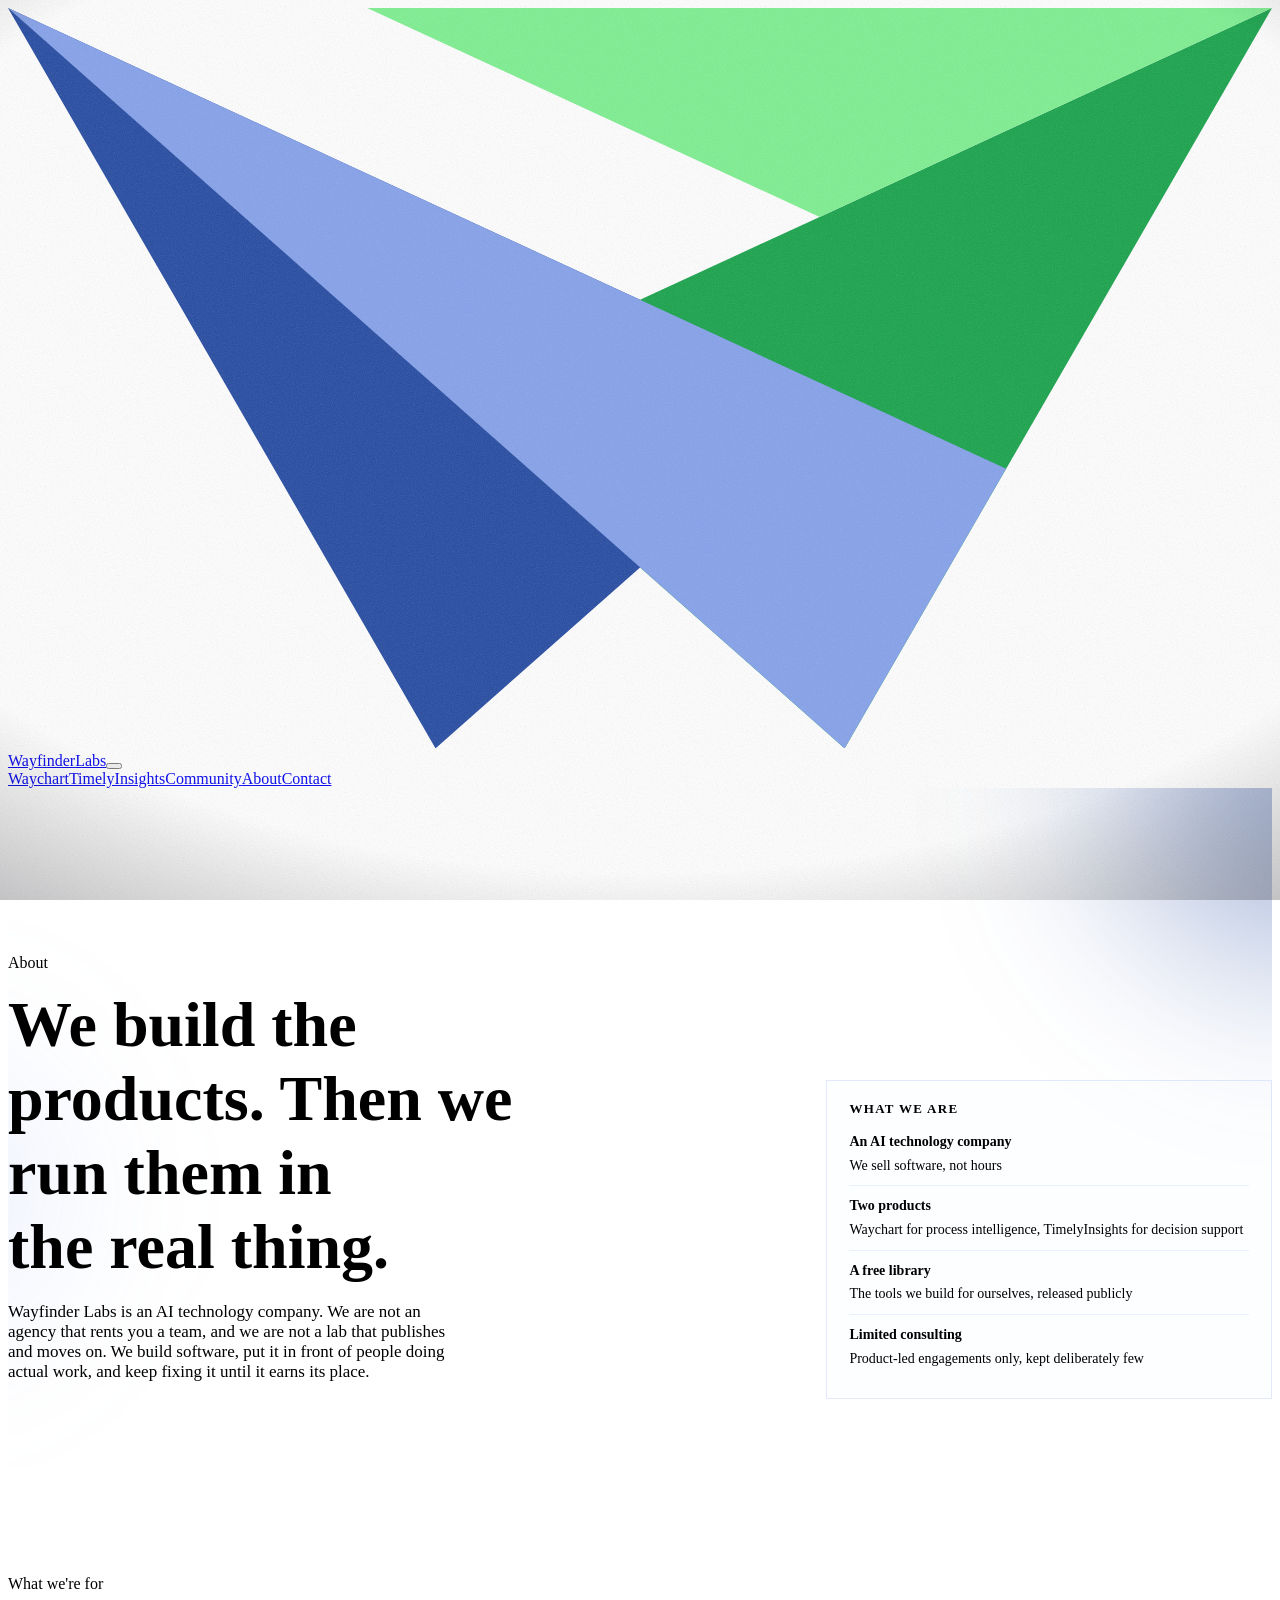
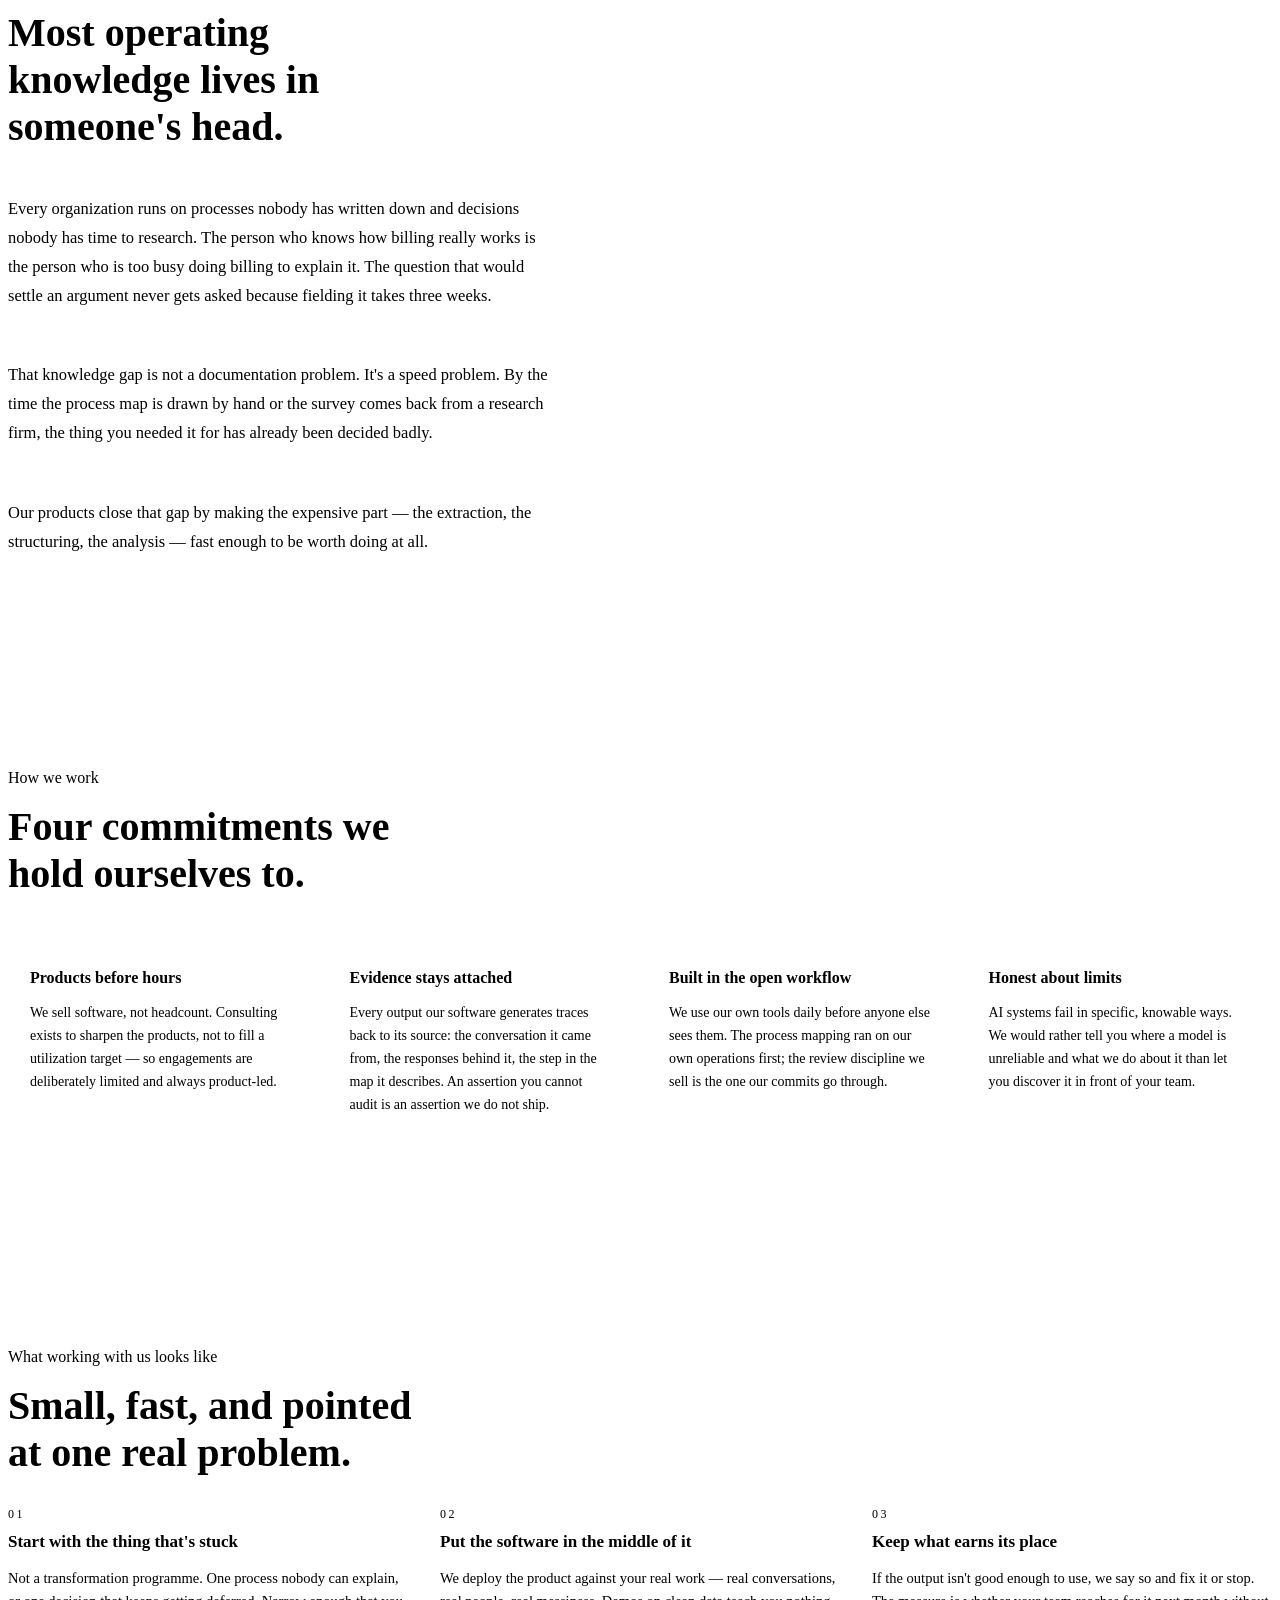
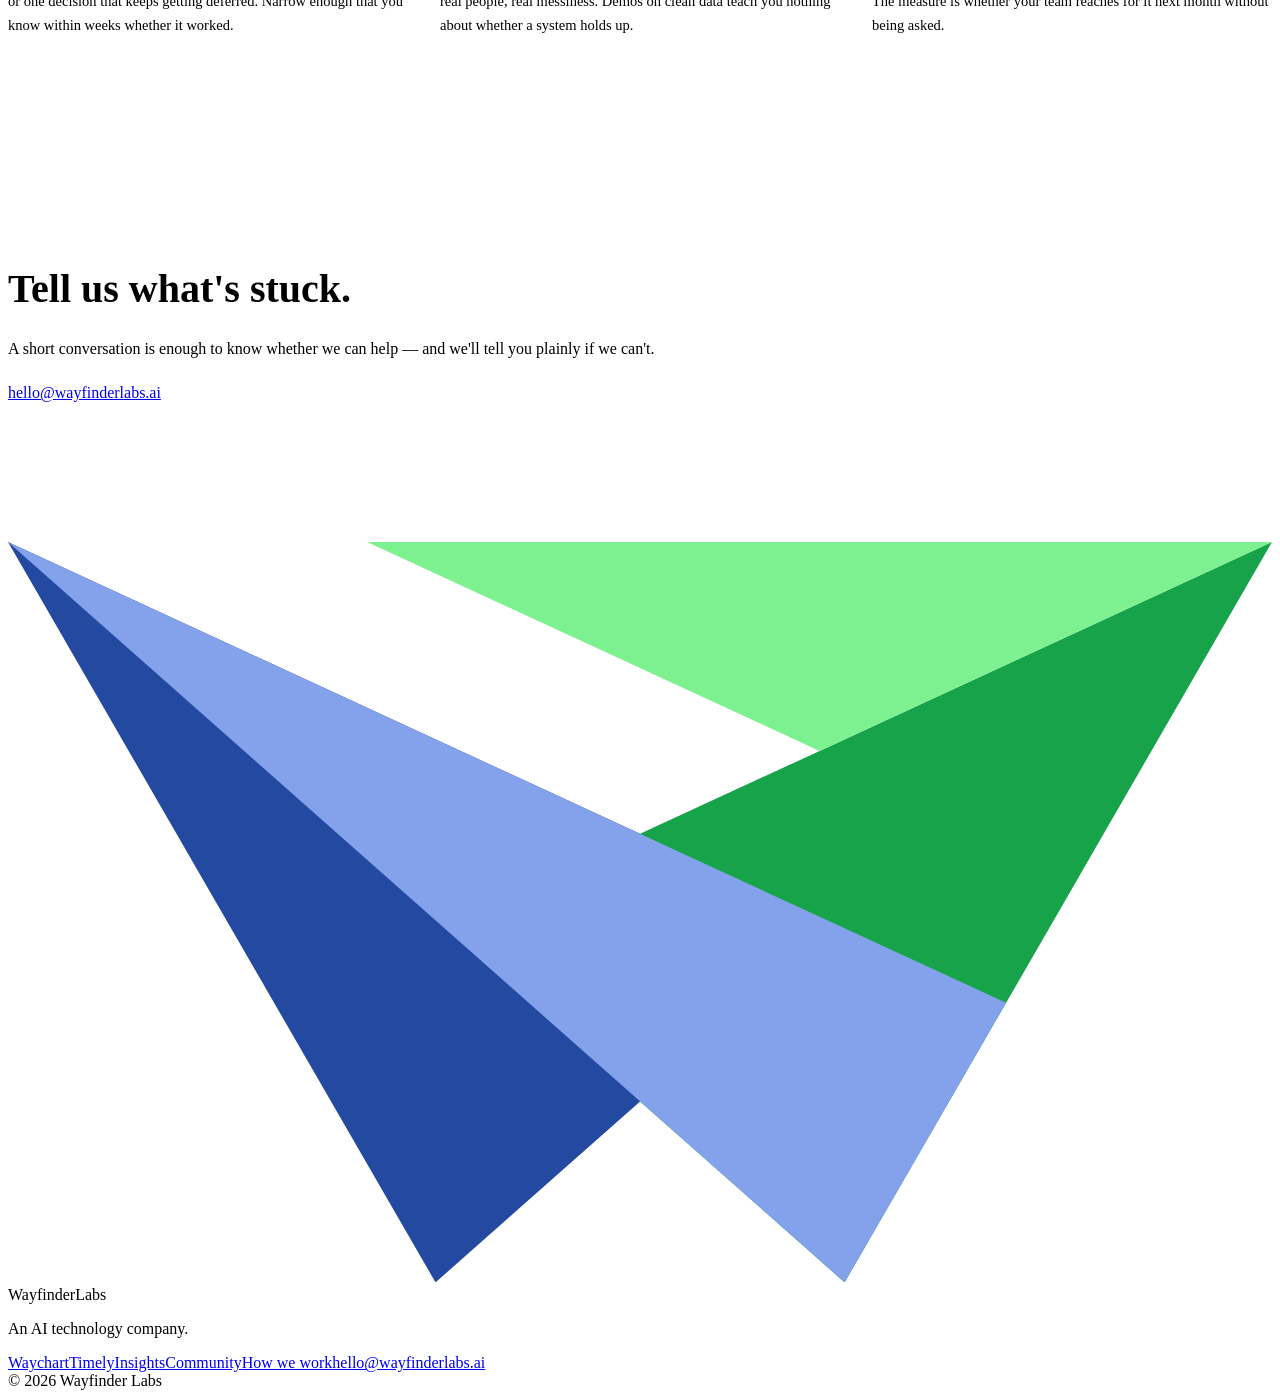
==== site/about/index.html @ 17c27b77 "Publish wayfinder-site preview: site" ====
<!DOCTYPE html><html lang="en" data-astro-cid-hkbrpulz><head><meta charset="utf-8"><meta name="viewport" content="width=device-width, initial-scale=1"><title>How we work | Wayfinder Labs</title><meta name="description" content="Wayfinder Labs is an AI technology company. We build our own products, ship them into real operations, and keep the evidence attached to every claim."><link rel="canonical" href="https://jbruner23-spec.github.io/about/"><link rel="icon" href="/wayfinderlabs-docs/site/favicon.svg" type="image/svg+xml"><meta property="og:title" content="How we work | Wayfinder Labs"><meta property="og:description" content="Wayfinder Labs is an AI technology company. We build our own products, ship them into real operations, and keep the evidence attached to every claim."><meta property="og:type" content="website"><meta property="og:url" content="https://jbruner23-spec.github.io/about/"><meta property="og:image" content="https://jbruner23-spec.github.io/media/hero-loop-poster.jpg"><meta property="og:image:width" content="1920"><meta property="og:image:height" content="1080"><meta property="og:site_name" content="Wayfinder Labs"><meta name="twitter:card" content="summary_large_image"><meta name="twitter:title" content="How we work | Wayfinder Labs"><meta name="twitter:description" content="Wayfinder Labs is an AI technology company. We build our own products, ship them into real operations, and keep the evidence attached to every claim."><meta name="twitter:image" content="https://jbruner23-spec.github.io/media/hero-loop-poster.jpg"><style>.reveal-section[data-astro-cid-ta2fbyqs]{padding:90px 0}h2[data-astro-cid-ta2fbyqs]{max-width:22ch;margin:12px 0 28px;font-size:clamp(26px,3.6vw,40px)}.prose[data-astro-cid-ta2fbyqs]{flex-direction:column;gap:18px;max-width:68ch;display:flex}.prose[data-astro-cid-ta2fbyqs] p[data-astro-cid-ta2fbyqs]{color:var(--site-text-soft);font-size:16.5px;line-height:1.75}.feature-grid[data-astro-cid-ta2fbyqs]{grid-template-columns:repeat(auto-fit,minmax(260px,1fr));gap:14px;display:grid}.feature-grid[data-astro-cid-ta2fbyqs] .glass[data-astro-cid-ta2fbyqs]{padding:22px}.feature-grid[data-astro-cid-ta2fbyqs] .glass[data-astro-cid-ta2fbyqs] h4[data-astro-cid-ta2fbyqs]{margin-bottom:8px;font-size:16px}.feature-grid[data-astro-cid-ta2fbyqs] .glass[data-astro-cid-ta2fbyqs] p[data-astro-cid-ta2fbyqs]{font-size:14px;line-height:1.65}.steps[data-astro-cid-ta2fbyqs]{grid-template-columns:repeat(auto-fit,minmax(240px,1fr));gap:32px;display:grid}.step-n[data-astro-cid-ta2fbyqs]{font-family:var(--font-mono);letter-spacing:.2em;color:var(--periwinkle);font-size:12px}.step[data-astro-cid-ta2fbyqs] h4[data-astro-cid-ta2fbyqs]{font-family:var(--font-head);color:var(--white);margin:10px 0 8px;font-size:17px}.step[data-astro-cid-ta2fbyqs] p[data-astro-cid-ta2fbyqs]{color:var(--site-text-soft);font-size:14.5px;line-height:1.65}.coda-strip[data-astro-cid-ta2fbyqs]{padding:110px 0 140px}.coda-strip[data-astro-cid-ta2fbyqs] .sub[data-astro-cid-ta2fbyqs]{margin-bottom:26px}
.film-lite[data-astro-cid-uty5mydr],.film-lite[data-astro-cid-uty5mydr]>[data-astro-cid-uty5mydr]{pointer-events:none;position:fixed;inset:0}.film-lite[data-astro-cid-uty5mydr]{z-index:30}.film-grain[data-astro-cid-uty5mydr]{opacity:.35;mix-blend-mode:overlay;background-image:url("data:image/svg+xml,%3Csvg xmlns='http://www.w3.org/2000/svg' width='240' height='240'%3E%3Cfilter id='n'%3E%3CfeTurbulence type='fractalNoise' baseFrequency='0.9' numOctaves='2'/%3E%3CfeColorMatrix type='saturate' values='0'/%3E%3C/filter%3E%3Crect width='240' height='240' filter='url(%23n)' opacity='0.55'/%3E%3C/svg%3E");animation:.8s steps(8,end) infinite grain-jitter}@keyframes grain-jitter{0%{background-position:0 0}50%{background-position:40px -70px}to{background-position:70px 30px}}@media (prefers-reduced-motion:reduce){.film-grain[data-astro-cid-uty5mydr]{animation:none}}.film-vignette[data-astro-cid-uty5mydr]{background:radial-gradient(120% 100% at 50% 42%,#0000 55%,#02040a99 100%)}.page-hero[data-astro-cid-uty5mydr]{padding:150px 0 70px;position:relative;overflow:hidden}.hero-grid[data-astro-cid-uty5mydr]{grid-template-columns:1.25fr .75fr;align-items:end;gap:6%;display:grid}.hero-aside[data-astro-cid-uty5mydr] .at-a-glance{border-radius:var(--radius);-webkit-backdrop-filter:blur(10px);background:#d9e4ff0d;border:1px solid #84a1eb38;padding:20px 22px}.hero-aside[data-astro-cid-uty5mydr] .at-a-glance h4{font-family:var(--font-head);color:var(--white);letter-spacing:.1em;text-transform:uppercase;margin:0 0 14px;font-size:13px}.hero-aside[data-astro-cid-uty5mydr] .at-a-glance ul{margin:0;padding:0;list-style:none}.hero-aside[data-astro-cid-uty5mydr] .at-a-glance li{color:var(--site-text-soft);border-top:1px solid #84a1eb29;padding:9px 0;font-size:14px;line-height:1.55}.hero-aside[data-astro-cid-uty5mydr] .at-a-glance li:first-child{border-top:none;padding-top:0}.hero-aside[data-astro-cid-uty5mydr] .at-a-glance strong{color:var(--ice);font-family:var(--font-head);margin-bottom:2px;font-size:14px;display:block}@media (width<=860px){.hero-grid[data-astro-cid-uty5mydr]{grid-template-columns:1fr;gap:34px}}.aurora[data-astro-cid-uty5mydr]{z-index:0;position:absolute;inset:-10%}.blob[data-astro-cid-uty5mydr]{filter:blur(70px);border-radius:999px;position:absolute}.pb1[data-astro-cid-uty5mydr]{background:radial-gradient(circle,#2349a180,#0000 65%);width:48vw;height:48vw;top:-30%;right:-14%}.pb2[data-astro-cid-uty5mydr]{background:radial-gradient(circle,#84a1eb33,#0000 62%);width:36vw;height:36vw;top:30%;left:-12%}.container[data-astro-cid-uty5mydr]{z-index:2;position:relative}h1[data-astro-cid-uty5mydr]{max-width:17ch;margin:14px 0 18px;font-size:clamp(38px,5.5vw,64px)}.sub[data-astro-cid-uty5mydr]{color:var(--site-text-soft);max-width:54ch;font-size:17px}
</style><link rel="stylesheet" href="/wayfinderlabs-docs/site/_astro/Base.DHhRwlNW.css"></head><body data-astro-cid-hkbrpulz><header class="site-nav" data-nav data-astro-cid-hkbrpulz><div class="container nav-inner" data-astro-cid-hkbrpulz><a href="/wayfinderlabs-docs/site/" class="wordmark" data-astro-cid-hkbrpulz><svg class="nav-mark" viewBox="0 0 84.47 49.48" fill="none" xmlns="http://www.w3.org/2000/svg" aria-hidden="true"><polygon class="facet f-green" fill="#16A34A" points="71.75,22.05 84.47,0 54.24,13.96 42.24,19.5 42.24,37.39 55.91,49.48"></polygon><polygon class="facet f-blue" fill="#2349A1" points="28.57,49.48 42.24,37.39 42.24,27.8 42.24,19.5 0,0 11.26,19.5 26.75,46.33"></polygon><polygon class="facet f-peri" fill="#84A1EB" points="66.7,30.79 54.86,25.33 0,0 55.91,49.48"></polygon><polygon class="facet f-mint" fill="#7DF090" points="54.24,13.96 84.47,0 24,0"></polygon></svg>Wayfinder<span data-astro-cid-hkbrpulz>Labs</span></a><button class="nav-toggle" aria-expanded="false" aria-controls="nav-menu" aria-label="Open menu" data-astro-cid-hkbrpulz><span data-astro-cid-hkbrpulz></span><span data-astro-cid-hkbrpulz></span><span data-astro-cid-hkbrpulz></span></button><nav id="nav-menu" aria-label="Main" data-astro-cid-hkbrpulz><a href="/wayfinderlabs-docs/site/waychart" data-astro-cid-hkbrpulz>Waychart</a><a href="/wayfinderlabs-docs/site/timely-insights" data-astro-cid-hkbrpulz>TimelyInsights</a><a href="/wayfinderlabs-docs/site/community" data-astro-cid-hkbrpulz>Community</a><a href="/wayfinderlabs-docs/site/about" data-astro-cid-hkbrpulz>About</a><a href="/wayfinderlabs-docs/site/#contact" class="btn btn-ghost nav-cta" data-astro-cid-hkbrpulz>Contact</a></nav></div></header><main data-astro-cid-hkbrpulz><div class="film-lite" aria-hidden="true" data-astro-cid-uty5mydr><div class="film-grain" data-astro-cid-uty5mydr></div><div class="film-vignette" data-astro-cid-uty5mydr></div></div><section class="page-hero" data-astro-cid-uty5mydr><div class="aurora" aria-hidden="true" data-astro-cid-uty5mydr><div class="blob pb1" data-astro-cid-uty5mydr></div><div class="blob pb2" data-astro-cid-uty5mydr></div></div><div class="container hero-grid" data-astro-cid-uty5mydr><div class="hero-copy" data-astro-cid-uty5mydr><p class="eyebrow reveal" data-astro-cid-uty5mydr>About</p><h1 class="reveal" data-astro-cid-uty5mydr>We build the products. Then we run them in the&nbsp;real thing.</h1><p class="sub reveal" data-astro-cid-uty5mydr>Wayfinder Labs is an AI technology company. We are not an agency that rents you a team, and we are not a lab that publishes and moves on. We build software, put it in front of people doing actual work, and keep fixing it until it earns its place.</p></div><aside class="hero-aside reveal" data-astro-cid-uty5mydr><div class="at-a-glance" data-astro-cid-ta2fbyqs><h4 data-astro-cid-ta2fbyqs>What we are</h4><ul data-astro-cid-ta2fbyqs><li data-astro-cid-ta2fbyqs><strong data-astro-cid-ta2fbyqs>An AI technology company</strong>We sell software, not hours</li><li data-astro-cid-ta2fbyqs><strong data-astro-cid-ta2fbyqs>Two products</strong>Waychart for process intelligence, TimelyInsights for decision support</li><li data-astro-cid-ta2fbyqs><strong data-astro-cid-ta2fbyqs>A free library</strong>The tools we build for ourselves, released publicly</li><li data-astro-cid-ta2fbyqs><strong data-astro-cid-ta2fbyqs>Limited consulting</strong>Product-led engagements only, kept deliberately few</li></ul></div></aside></div></section><section class="reveal-section" data-astro-cid-ta2fbyqs><div class="container" data-astro-cid-ta2fbyqs><p class="eyebrow reveal" data-astro-cid-ta2fbyqs>What we're for</p><h2 class="reveal" data-astro-cid-ta2fbyqs>Most operating knowledge lives in someone's head.</h2><div class="prose" data-astro-cid-ta2fbyqs><p class="reveal" data-astro-cid-ta2fbyqs>Every organization runs on processes nobody has written down and decisions nobody has time to research. The person who knows how billing really works is the person who is too busy doing billing to explain it. The question that would settle an argument never gets asked because fielding it takes three weeks.</p><p class="reveal" data-astro-cid-ta2fbyqs>That knowledge gap is not a documentation problem. It's a speed problem. By the time the process map is drawn by hand or the survey comes back from a research firm, the thing you needed it for has already been decided badly.</p><p class="reveal" data-astro-cid-ta2fbyqs>Our products close that gap by making the expensive part — the extraction, the structuring, the analysis — fast enough to be worth doing at all.</p></div></div></section><section class="reveal-section" data-astro-cid-ta2fbyqs><div class="container" data-astro-cid-ta2fbyqs><p class="eyebrow reveal" data-astro-cid-ta2fbyqs>How we work</p><h2 class="reveal" data-astro-cid-ta2fbyqs>Four commitments we hold ourselves to.</h2><div class="feature-grid" data-astro-cid-ta2fbyqs><div class="glass" data-astro-cid-ta2fbyqs><h4 data-astro-cid-ta2fbyqs>Products before hours</h4><p data-astro-cid-ta2fbyqs>We sell software, not headcount. Consulting exists to sharpen the products, not to fill a utilization target — so engagements are deliberately limited and always product-led.</p></div><div class="glass" data-astro-cid-ta2fbyqs><h4 data-astro-cid-ta2fbyqs>Evidence stays attached</h4><p data-astro-cid-ta2fbyqs>Every output our software generates traces back to its source: the conversation it came from, the responses behind it, the step in the map it describes. An assertion you cannot audit is an assertion we do not ship.</p></div><div class="glass" data-astro-cid-ta2fbyqs><h4 data-astro-cid-ta2fbyqs>Built in the open workflow</h4><p data-astro-cid-ta2fbyqs>We use our own tools daily before anyone else sees them. The process mapping ran on our own operations first; the review discipline we sell is the one our commits go through.</p></div><div class="glass" data-astro-cid-ta2fbyqs><h4 data-astro-cid-ta2fbyqs>Honest about limits</h4><p data-astro-cid-ta2fbyqs>AI systems fail in specific, knowable ways. We would rather tell you where a model is unreliable and what we do about it than let you discover it in front of your team.</p></div></div></div></section><section class="reveal-section" data-astro-cid-ta2fbyqs><div class="container" data-astro-cid-ta2fbyqs><p class="eyebrow reveal" data-astro-cid-ta2fbyqs>What working with us looks like</p><h2 class="reveal" data-astro-cid-ta2fbyqs>Small, fast, and pointed at one real problem.</h2><div class="steps" data-astro-cid-ta2fbyqs><div class="step reveal" data-astro-cid-ta2fbyqs><span class="step-n" data-astro-cid-ta2fbyqs>01</span><h4 data-astro-cid-ta2fbyqs>Start with the thing that's stuck</h4><p data-astro-cid-ta2fbyqs>Not a transformation programme. One process nobody can explain, or one decision that keeps getting deferred. Narrow enough that you know within weeks whether it worked.</p></div><div class="step reveal" data-astro-cid-ta2fbyqs><span class="step-n" data-astro-cid-ta2fbyqs>02</span><h4 data-astro-cid-ta2fbyqs>Put the software in the middle of it</h4><p data-astro-cid-ta2fbyqs>We deploy the product against your real work — real conversations, real people, real messiness. Demos on clean data teach you nothing about whether a system holds up.</p></div><div class="step reveal" data-astro-cid-ta2fbyqs><span class="step-n" data-astro-cid-ta2fbyqs>03</span><h4 data-astro-cid-ta2fbyqs>Keep what earns its place</h4><p data-astro-cid-ta2fbyqs>If the output isn't good enough to use, we say so and fix it or stop. The measure is whether your team reaches for it next month without being asked.</p></div></div></div></section><section class="reveal-section coda-strip" data-astro-cid-ta2fbyqs><div class="container" data-astro-cid-ta2fbyqs><h2 class="reveal" data-astro-cid-ta2fbyqs>Tell us what's stuck.</h2><p class="sub reveal" data-astro-cid-ta2fbyqs>A short conversation is enough to know whether we can help — and we'll tell you plainly if we can't.</p><a href="mailto:hello@wayfinderlabs.ai?subject=Wayfinder%20Labs" class="btn btn-primary reveal" data-astro-cid-ta2fbyqs>hello@wayfinderlabs.ai</a></div></section></main><footer class="site-footer" data-astro-cid-hkbrpulz><div class="container footer-inner" data-astro-cid-hkbrpulz><div data-astro-cid-hkbrpulz><div class="wordmark" data-astro-cid-hkbrpulz><svg class="nav-mark" viewBox="0 0 84.47 49.48" fill="none" xmlns="http://www.w3.org/2000/svg" aria-hidden="true"><polygon class="facet f-green" fill="#16A34A" points="71.75,22.05 84.47,0 54.24,13.96 42.24,19.5 42.24,37.39 55.91,49.48"></polygon><polygon class="facet f-blue" fill="#2349A1" points="28.57,49.48 42.24,37.39 42.24,27.8 42.24,19.5 0,0 11.26,19.5 26.75,46.33"></polygon><polygon class="facet f-peri" fill="#84A1EB" points="66.7,30.79 54.86,25.33 0,0 55.91,49.48"></polygon><polygon class="facet f-mint" fill="#7DF090" points="54.24,13.96 84.47,0 24,0"></polygon></svg>Wayfinder<span data-astro-cid-hkbrpulz>Labs</span></div><p class="footer-tag" data-astro-cid-hkbrpulz>An AI technology company.</p></div><nav aria-label="Footer" data-astro-cid-hkbrpulz><a href="/wayfinderlabs-docs/site/waychart" data-astro-cid-hkbrpulz>Waychart</a><a href="/wayfinderlabs-docs/site/timely-insights" data-astro-cid-hkbrpulz>TimelyInsights</a><a href="/wayfinderlabs-docs/site/community" data-astro-cid-hkbrpulz>Community</a><a href="/wayfinderlabs-docs/site/about" data-astro-cid-hkbrpulz>How we work</a><a href="mailto:hello@wayfinderlabs.ai" data-astro-cid-hkbrpulz>hello@wayfinderlabs.ai</a></nav></div><div class="container footer-legal" data-astro-cid-hkbrpulz><span data-astro-cid-hkbrpulz>&copy; 2026 Wayfinder Labs</span></div></footer><script type="module">var e=document.querySelector(`.nav-toggle`),t=document.getElementById(`nav-menu`),n=n=>{e?.setAttribute(`aria-expanded`,String(n)),e?.setAttribute(`aria-label`,n?`Close menu`:`Open menu`),n?t?.setAttribute(`data-open`,``):t?.removeAttribute(`data-open`)};e?.addEventListener(`click`,()=>n(e.getAttribute(`aria-expanded`)!==`true`)),t?.addEventListener(`click`,e=>{e.target.tagName===`A`&&n(!1)}),addEventListener(`keydown`,e=>{e.key===`Escape`&&n(!1)});</script></body></html><script type="module" src="/wayfinderlabs-docs/site/_astro/SubPage.astro_astro_type_script_index_0_lang.XacpQmt-.js"></script>
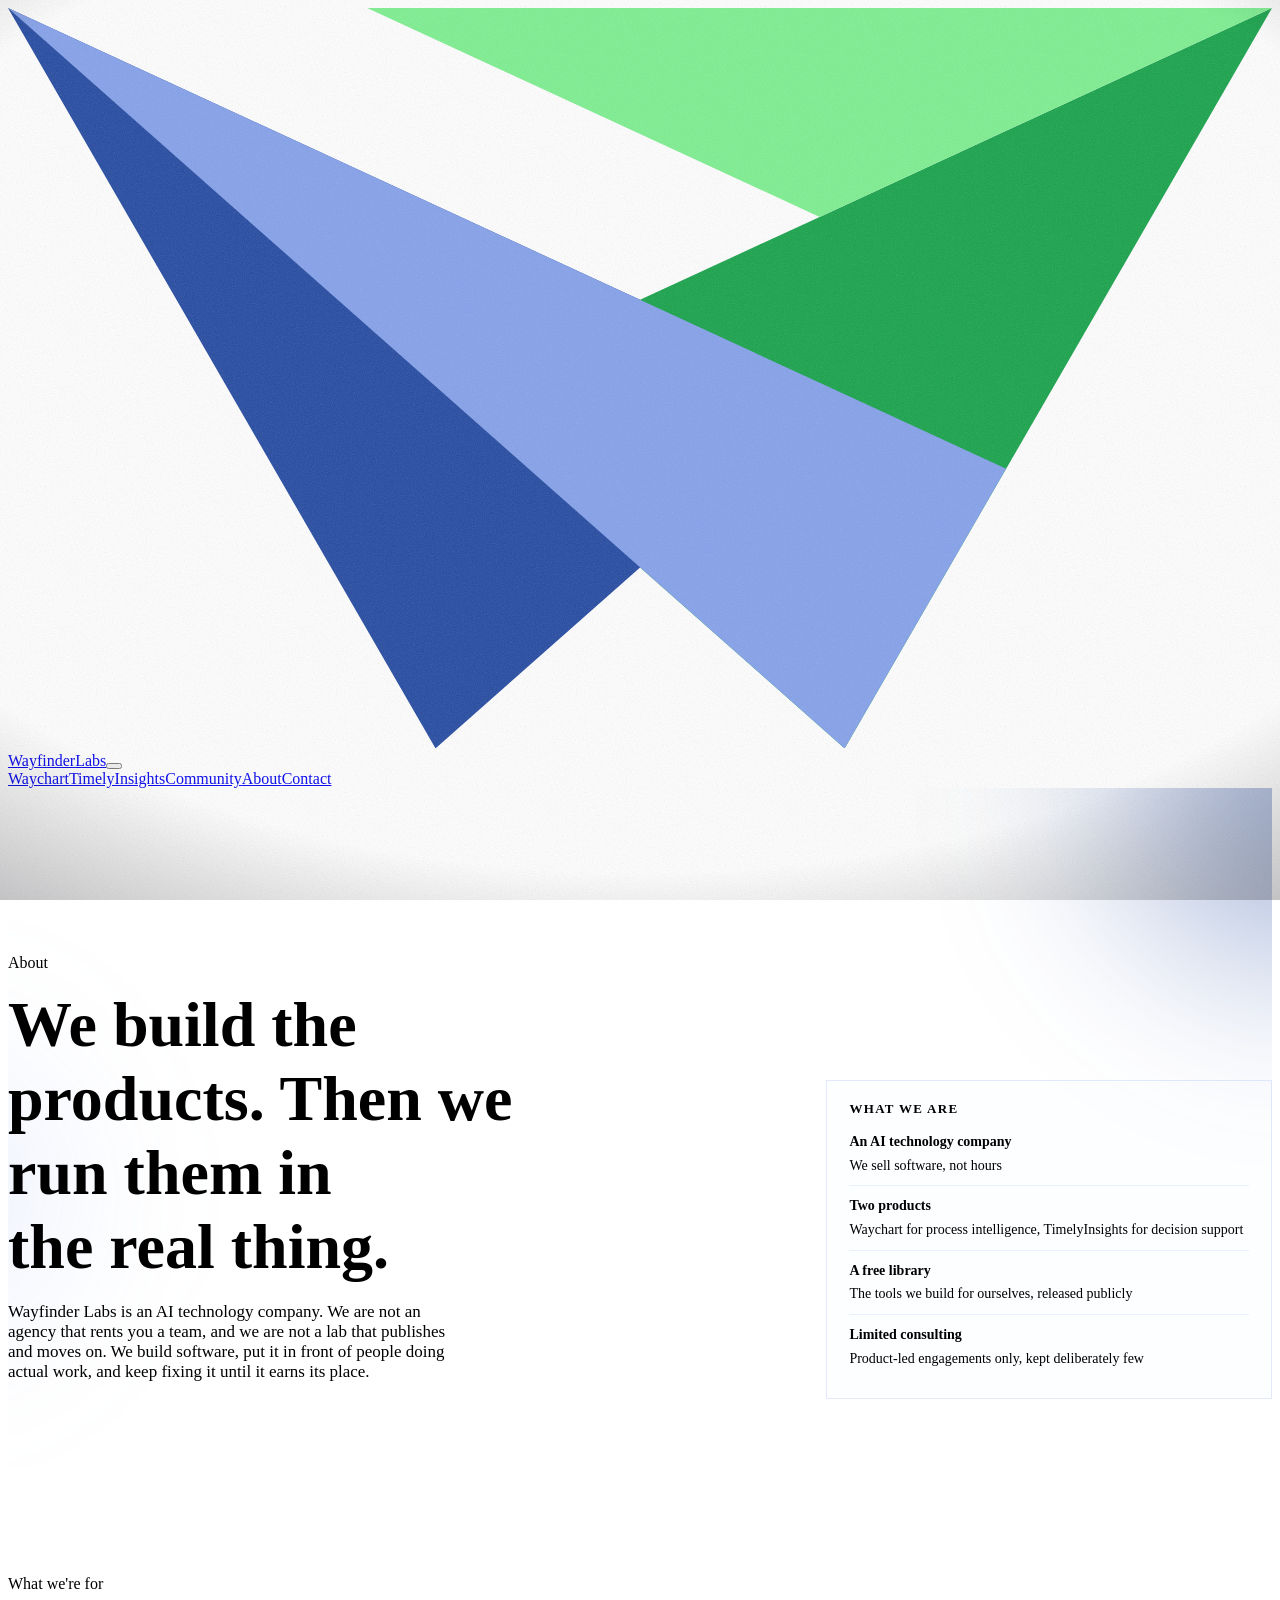
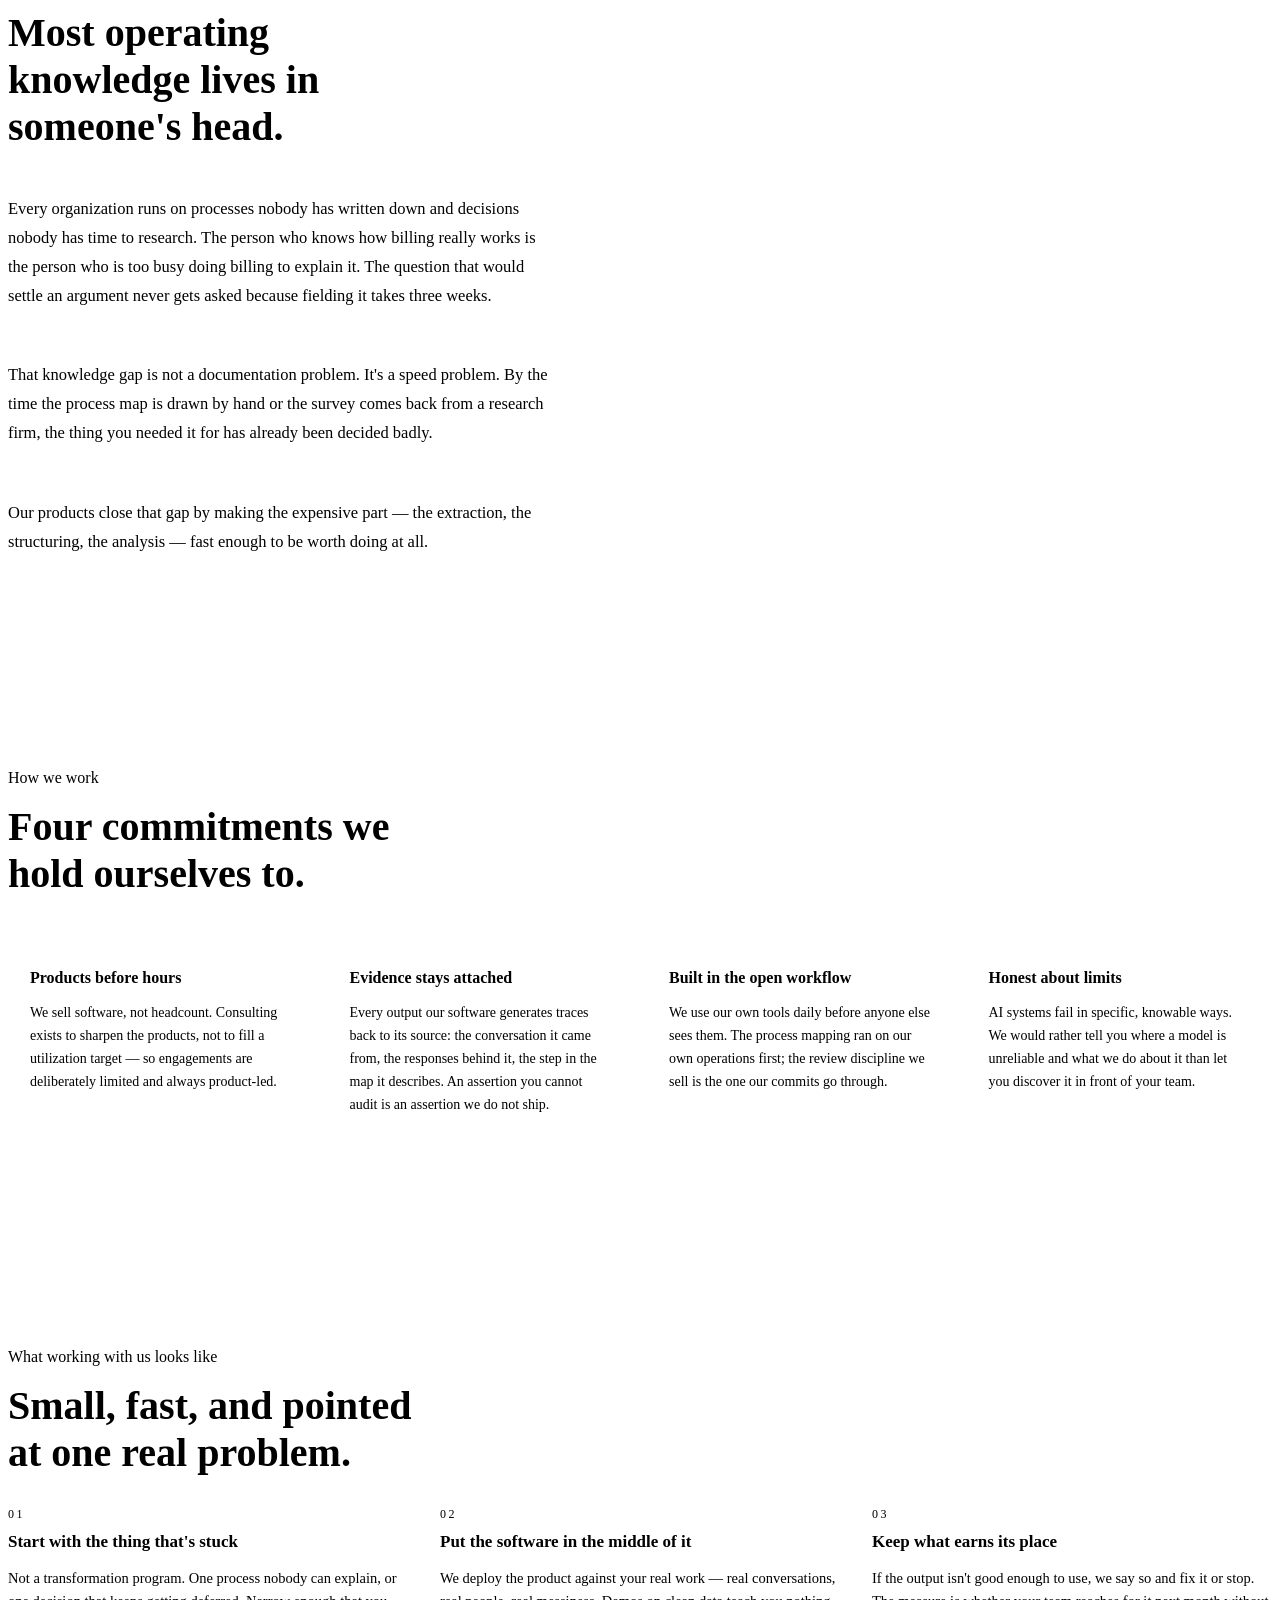
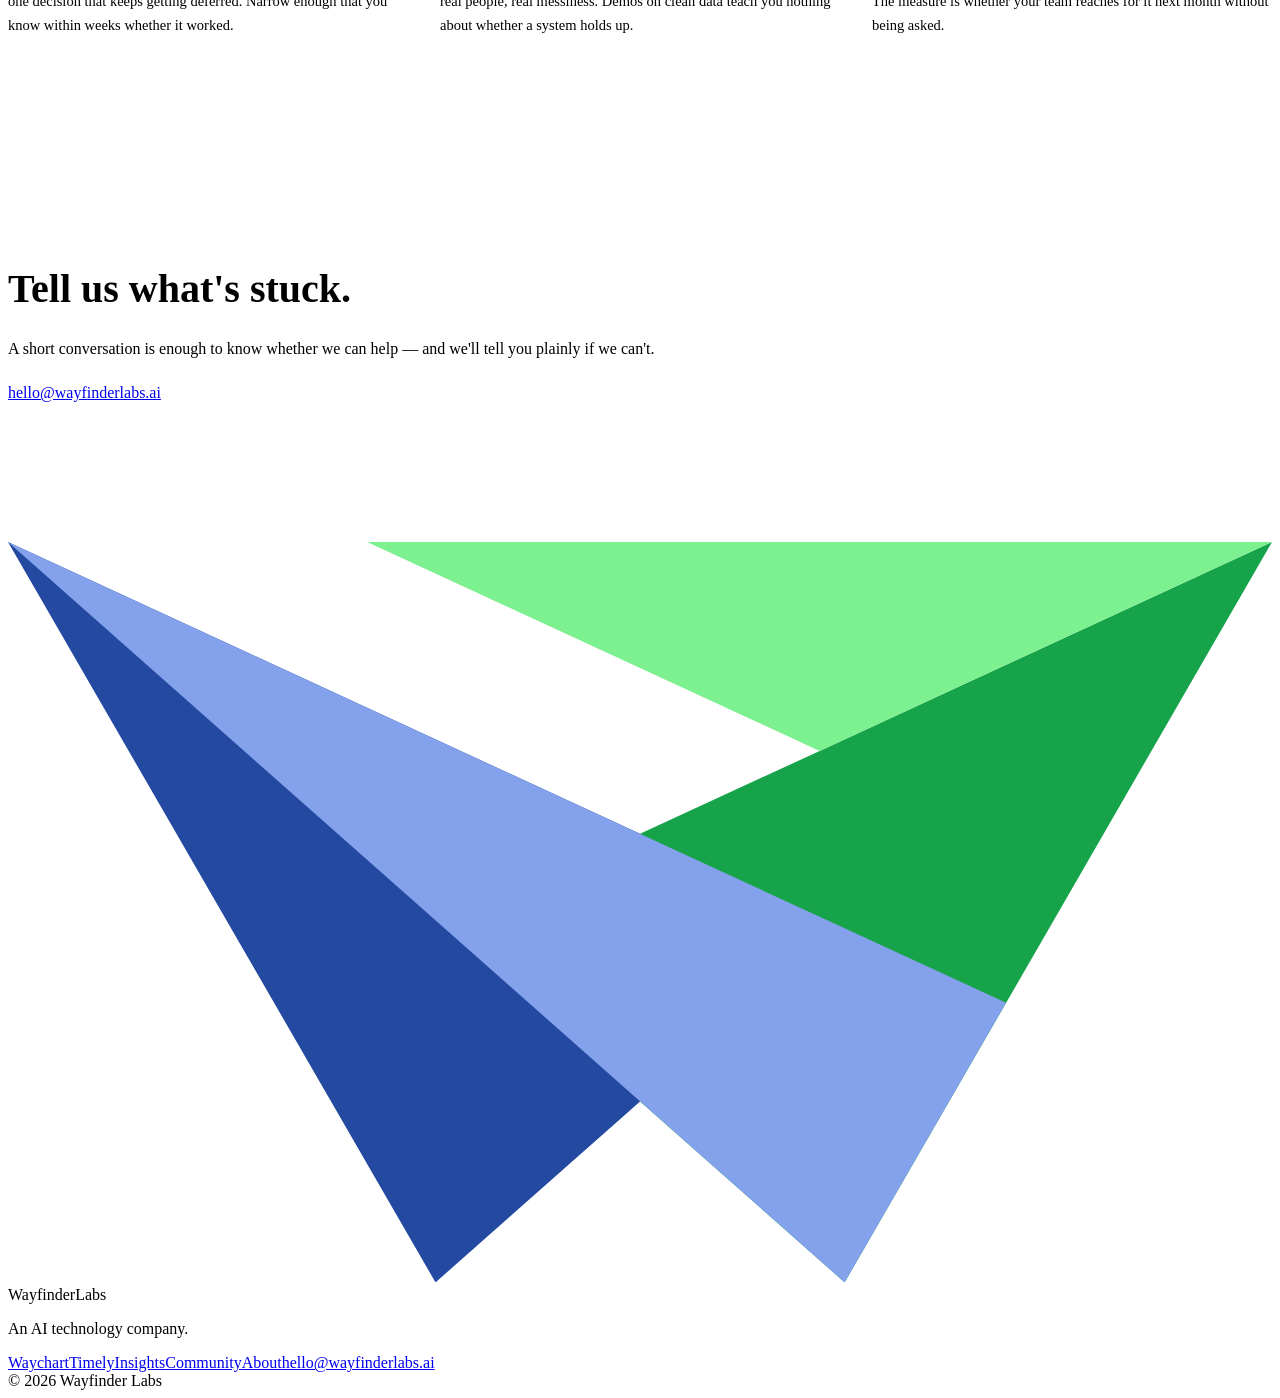
==== commit c77bb8e7: "Publish wayfinder-site preview: site" ====
--- a/site/about/index.html
+++ b/site/about/index.html
@@ -1,3 +1,3 @@
-<!DOCTYPE html><html lang="en" data-astro-cid-hkbrpulz><head><meta charset="utf-8"><meta name="viewport" content="width=device-width, initial-scale=1"><title>How we work | Wayfinder Labs</title><meta name="description" content="Wayfinder Labs is an AI technology company. We build our own products, ship them into real operations, and keep the evidence attached to every claim."><link rel="canonical" href="https://jbruner23-spec.github.io/about/"><link rel="icon" href="/wayfinderlabs-docs/site/favicon.svg" type="image/svg+xml"><meta property="og:title" content="How we work | Wayfinder Labs"><meta property="og:description" content="Wayfinder Labs is an AI technology company. We build our own products, ship them into real operations, and keep the evidence attached to every claim."><meta property="og:type" content="website"><meta property="og:url" content="https://jbruner23-spec.github.io/about/"><meta property="og:image" content="https://jbruner23-spec.github.io/media/hero-loop-poster.jpg"><meta property="og:image:width" content="1920"><meta property="og:image:height" content="1080"><meta property="og:site_name" content="Wayfinder Labs"><meta name="twitter:card" content="summary_large_image"><meta name="twitter:title" content="How we work | Wayfinder Labs"><meta name="twitter:description" content="Wayfinder Labs is an AI technology company. We build our own products, ship them into real operations, and keep the evidence attached to every claim."><meta name="twitter:image" content="https://jbruner23-spec.github.io/media/hero-loop-poster.jpg"><style>.reveal-section[data-astro-cid-ta2fbyqs]{padding:90px 0}h2[data-astro-cid-ta2fbyqs]{max-width:22ch;margin:12px 0 28px;font-size:clamp(26px,3.6vw,40px)}.prose[data-astro-cid-ta2fbyqs]{flex-direction:column;gap:18px;max-width:68ch;display:flex}.prose[data-astro-cid-ta2fbyqs] p[data-astro-cid-ta2fbyqs]{color:var(--site-text-soft);font-size:16.5px;line-height:1.75}.feature-grid[data-astro-cid-ta2fbyqs]{grid-template-columns:repeat(auto-fit,minmax(260px,1fr));gap:14px;display:grid}.feature-grid[data-astro-cid-ta2fbyqs] .glass[data-astro-cid-ta2fbyqs]{padding:22px}.feature-grid[data-astro-cid-ta2fbyqs] .glass[data-astro-cid-ta2fbyqs] h4[data-astro-cid-ta2fbyqs]{margin-bottom:8px;font-size:16px}.feature-grid[data-astro-cid-ta2fbyqs] .glass[data-astro-cid-ta2fbyqs] p[data-astro-cid-ta2fbyqs]{font-size:14px;line-height:1.65}.steps[data-astro-cid-ta2fbyqs]{grid-template-columns:repeat(auto-fit,minmax(240px,1fr));gap:32px;display:grid}.step-n[data-astro-cid-ta2fbyqs]{font-family:var(--font-mono);letter-spacing:.2em;color:var(--periwinkle);font-size:12px}.step[data-astro-cid-ta2fbyqs] h4[data-astro-cid-ta2fbyqs]{font-family:var(--font-head);color:var(--white);margin:10px 0 8px;font-size:17px}.step[data-astro-cid-ta2fbyqs] p[data-astro-cid-ta2fbyqs]{color:var(--site-text-soft);font-size:14.5px;line-height:1.65}.coda-strip[data-astro-cid-ta2fbyqs]{padding:110px 0 140px}.coda-strip[data-astro-cid-ta2fbyqs] .sub[data-astro-cid-ta2fbyqs]{margin-bottom:26px}
+<!DOCTYPE html><html lang="en" data-astro-cid-hkbrpulz><head><meta charset="utf-8"><meta name="viewport" content="width=device-width, initial-scale=1"><title>About — how we work | Wayfinder Labs</title><meta name="description" content="Wayfinder Labs is an AI technology company. We build our own products, ship them into real operations, and keep the evidence attached to every claim."><link rel="canonical" href="https://jbruner23-spec.github.io/wayfinderlabs-docs/site/about/"><link rel="icon" href="/wayfinderlabs-docs/site/favicon.svg" type="image/svg+xml"><meta property="og:title" content="About — how we work | Wayfinder Labs"><meta property="og:description" content="Wayfinder Labs is an AI technology company. We build our own products, ship them into real operations, and keep the evidence attached to every claim."><meta property="og:type" content="website"><meta property="og:url" content="https://jbruner23-spec.github.io/wayfinderlabs-docs/site/about/"><meta property="og:image" content="https://jbruner23-spec.github.io/wayfinderlabs-docs/site/media/hero-loop-poster.jpg"><meta property="og:image:width" content="1920"><meta property="og:image:height" content="1080"><meta property="og:site_name" content="Wayfinder Labs"><meta name="twitter:card" content="summary_large_image"><meta name="twitter:title" content="About — how we work | Wayfinder Labs"><meta name="twitter:description" content="Wayfinder Labs is an AI technology company. We build our own products, ship them into real operations, and keep the evidence attached to every claim."><meta name="twitter:image" content="https://jbruner23-spec.github.io/wayfinderlabs-docs/site/media/hero-loop-poster.jpg"><style>.reveal-section[data-astro-cid-ta2fbyqs]{padding:90px 0}h2[data-astro-cid-ta2fbyqs]{max-width:22ch;margin:12px 0 28px;font-size:clamp(26px,3.6vw,40px)}.prose[data-astro-cid-ta2fbyqs]{flex-direction:column;gap:18px;max-width:68ch;display:flex}.prose[data-astro-cid-ta2fbyqs] p[data-astro-cid-ta2fbyqs]{color:var(--site-text-soft);font-size:16.5px;line-height:1.75}.feature-grid[data-astro-cid-ta2fbyqs]{grid-template-columns:repeat(auto-fit,minmax(260px,1fr));gap:14px;display:grid}.feature-grid[data-astro-cid-ta2fbyqs] .glass[data-astro-cid-ta2fbyqs]{padding:22px}.feature-grid[data-astro-cid-ta2fbyqs] .glass[data-astro-cid-ta2fbyqs] h4[data-astro-cid-ta2fbyqs]{margin-bottom:8px;font-size:16px}.feature-grid[data-astro-cid-ta2fbyqs] .glass[data-astro-cid-ta2fbyqs] p[data-astro-cid-ta2fbyqs]{font-size:14px;line-height:1.65}.steps[data-astro-cid-ta2fbyqs]{grid-template-columns:repeat(auto-fit,minmax(240px,1fr));gap:32px;display:grid}.step-n[data-astro-cid-ta2fbyqs]{font-family:var(--font-mono);letter-spacing:.2em;color:var(--periwinkle);font-size:12px}.step[data-astro-cid-ta2fbyqs] h4[data-astro-cid-ta2fbyqs]{font-family:var(--font-head);color:var(--white);margin:10px 0 8px;font-size:17px}.step[data-astro-cid-ta2fbyqs] p[data-astro-cid-ta2fbyqs]{color:var(--site-text-soft);font-size:14.5px;line-height:1.65}.coda-strip[data-astro-cid-ta2fbyqs]{padding:110px 0 140px}.coda-strip[data-astro-cid-ta2fbyqs] .sub[data-astro-cid-ta2fbyqs]{margin-bottom:26px}
 .film-lite[data-astro-cid-uty5mydr],.film-lite[data-astro-cid-uty5mydr]>[data-astro-cid-uty5mydr]{pointer-events:none;position:fixed;inset:0}.film-lite[data-astro-cid-uty5mydr]{z-index:30}.film-grain[data-astro-cid-uty5mydr]{opacity:.35;mix-blend-mode:overlay;background-image:url("data:image/svg+xml,%3Csvg xmlns='http://www.w3.org/2000/svg' width='240' height='240'%3E%3Cfilter id='n'%3E%3CfeTurbulence type='fractalNoise' baseFrequency='0.9' numOctaves='2'/%3E%3CfeColorMatrix type='saturate' values='0'/%3E%3C/filter%3E%3Crect width='240' height='240' filter='url(%23n)' opacity='0.55'/%3E%3C/svg%3E");animation:.8s steps(8,end) infinite grain-jitter}@keyframes grain-jitter{0%{background-position:0 0}50%{background-position:40px -70px}to{background-position:70px 30px}}@media (prefers-reduced-motion:reduce){.film-grain[data-astro-cid-uty5mydr]{animation:none}}.film-vignette[data-astro-cid-uty5mydr]{background:radial-gradient(120% 100% at 50% 42%,#0000 55%,#02040a99 100%)}.page-hero[data-astro-cid-uty5mydr]{padding:150px 0 70px;position:relative;overflow:hidden}.hero-grid[data-astro-cid-uty5mydr]{grid-template-columns:1.25fr .75fr;align-items:end;gap:6%;display:grid}.hero-aside[data-astro-cid-uty5mydr] .at-a-glance{border-radius:var(--radius);-webkit-backdrop-filter:blur(10px);background:#d9e4ff0d;border:1px solid #84a1eb38;padding:20px 22px}.hero-aside[data-astro-cid-uty5mydr] .at-a-glance h4{font-family:var(--font-head);color:var(--white);letter-spacing:.1em;text-transform:uppercase;margin:0 0 14px;font-size:13px}.hero-aside[data-astro-cid-uty5mydr] .at-a-glance ul{margin:0;padding:0;list-style:none}.hero-aside[data-astro-cid-uty5mydr] .at-a-glance li{color:var(--site-text-soft);border-top:1px solid #84a1eb29;padding:9px 0;font-size:14px;line-height:1.55}.hero-aside[data-astro-cid-uty5mydr] .at-a-glance li:first-child{border-top:none;padding-top:0}.hero-aside[data-astro-cid-uty5mydr] .at-a-glance strong{color:var(--ice);font-family:var(--font-head);margin-bottom:2px;font-size:14px;display:block}@media (width<=860px){.hero-grid[data-astro-cid-uty5mydr]{grid-template-columns:1fr;gap:34px}}.aurora[data-astro-cid-uty5mydr]{z-index:0;position:absolute;inset:-10%}.blob[data-astro-cid-uty5mydr]{filter:blur(70px);border-radius:999px;position:absolute}.pb1[data-astro-cid-uty5mydr]{background:radial-gradient(circle,#2349a180,#0000 65%);width:48vw;height:48vw;top:-30%;right:-14%}.pb2[data-astro-cid-uty5mydr]{background:radial-gradient(circle,#84a1eb33,#0000 62%);width:36vw;height:36vw;top:30%;left:-12%}.container[data-astro-cid-uty5mydr]{z-index:2;position:relative}h1[data-astro-cid-uty5mydr]{max-width:17ch;margin:14px 0 18px;font-size:clamp(38px,5.5vw,64px)}.sub[data-astro-cid-uty5mydr]{color:var(--site-text-soft);max-width:54ch;font-size:17px}
-</style><link rel="stylesheet" href="/wayfinderlabs-docs/site/_astro/Base.DHhRwlNW.css"></head><body data-astro-cid-hkbrpulz><header class="site-nav" data-nav data-astro-cid-hkbrpulz><div class="container nav-inner" data-astro-cid-hkbrpulz><a href="/wayfinderlabs-docs/site/" class="wordmark" data-astro-cid-hkbrpulz><svg class="nav-mark" viewBox="0 0 84.47 49.48" fill="none" xmlns="http://www.w3.org/2000/svg" aria-hidden="true"><polygon class="facet f-green" fill="#16A34A" points="71.75,22.05 84.47,0 54.24,13.96 42.24,19.5 42.24,37.39 55.91,49.48"></polygon><polygon class="facet f-blue" fill="#2349A1" points="28.57,49.48 42.24,37.39 42.24,27.8 42.24,19.5 0,0 11.26,19.5 26.75,46.33"></polygon><polygon class="facet f-peri" fill="#84A1EB" points="66.7,30.79 54.86,25.33 0,0 55.91,49.48"></polygon><polygon class="facet f-mint" fill="#7DF090" points="54.24,13.96 84.47,0 24,0"></polygon></svg>Wayfinder<span data-astro-cid-hkbrpulz>Labs</span></a><button class="nav-toggle" aria-expanded="false" aria-controls="nav-menu" aria-label="Open menu" data-astro-cid-hkbrpulz><span data-astro-cid-hkbrpulz></span><span data-astro-cid-hkbrpulz></span><span data-astro-cid-hkbrpulz></span></button><nav id="nav-menu" aria-label="Main" data-astro-cid-hkbrpulz><a href="/wayfinderlabs-docs/site/waychart" data-astro-cid-hkbrpulz>Waychart</a><a href="/wayfinderlabs-docs/site/timely-insights" data-astro-cid-hkbrpulz>TimelyInsights</a><a href="/wayfinderlabs-docs/site/community" data-astro-cid-hkbrpulz>Community</a><a href="/wayfinderlabs-docs/site/about" data-astro-cid-hkbrpulz>About</a><a href="/wayfinderlabs-docs/site/#contact" class="btn btn-ghost nav-cta" data-astro-cid-hkbrpulz>Contact</a></nav></div></header><main data-astro-cid-hkbrpulz><div class="film-lite" aria-hidden="true" data-astro-cid-uty5mydr><div class="film-grain" data-astro-cid-uty5mydr></div><div class="film-vignette" data-astro-cid-uty5mydr></div></div><section class="page-hero" data-astro-cid-uty5mydr><div class="aurora" aria-hidden="true" data-astro-cid-uty5mydr><div class="blob pb1" data-astro-cid-uty5mydr></div><div class="blob pb2" data-astro-cid-uty5mydr></div></div><div class="container hero-grid" data-astro-cid-uty5mydr><div class="hero-copy" data-astro-cid-uty5mydr><p class="eyebrow reveal" data-astro-cid-uty5mydr>About</p><h1 class="reveal" data-astro-cid-uty5mydr>We build the products. Then we run them in the&nbsp;real thing.</h1><p class="sub reveal" data-astro-cid-uty5mydr>Wayfinder Labs is an AI technology company. We are not an agency that rents you a team, and we are not a lab that publishes and moves on. We build software, put it in front of people doing actual work, and keep fixing it until it earns its place.</p></div><aside class="hero-aside reveal" data-astro-cid-uty5mydr><div class="at-a-glance" data-astro-cid-ta2fbyqs><h4 data-astro-cid-ta2fbyqs>What we are</h4><ul data-astro-cid-ta2fbyqs><li data-astro-cid-ta2fbyqs><strong data-astro-cid-ta2fbyqs>An AI technology company</strong>We sell software, not hours</li><li data-astro-cid-ta2fbyqs><strong data-astro-cid-ta2fbyqs>Two products</strong>Waychart for process intelligence, TimelyInsights for decision support</li><li data-astro-cid-ta2fbyqs><strong data-astro-cid-ta2fbyqs>A free library</strong>The tools we build for ourselves, released publicly</li><li data-astro-cid-ta2fbyqs><strong data-astro-cid-ta2fbyqs>Limited consulting</strong>Product-led engagements only, kept deliberately few</li></ul></div></aside></div></section><section class="reveal-section" data-astro-cid-ta2fbyqs><div class="container" data-astro-cid-ta2fbyqs><p class="eyebrow reveal" data-astro-cid-ta2fbyqs>What we're for</p><h2 class="reveal" data-astro-cid-ta2fbyqs>Most operating knowledge lives in someone's head.</h2><div class="prose" data-astro-cid-ta2fbyqs><p class="reveal" data-astro-cid-ta2fbyqs>Every organization runs on processes nobody has written down and decisions nobody has time to research. The person who knows how billing really works is the person who is too busy doing billing to explain it. The question that would settle an argument never gets asked because fielding it takes three weeks.</p><p class="reveal" data-astro-cid-ta2fbyqs>That knowledge gap is not a documentation problem. It's a speed problem. By the time the process map is drawn by hand or the survey comes back from a research firm, the thing you needed it for has already been decided badly.</p><p class="reveal" data-astro-cid-ta2fbyqs>Our products close that gap by making the expensive part — the extraction, the structuring, the analysis — fast enough to be worth doing at all.</p></div></div></section><section class="reveal-section" data-astro-cid-ta2fbyqs><div class="container" data-astro-cid-ta2fbyqs><p class="eyebrow reveal" data-astro-cid-ta2fbyqs>How we work</p><h2 class="reveal" data-astro-cid-ta2fbyqs>Four commitments we hold ourselves to.</h2><div class="feature-grid" data-astro-cid-ta2fbyqs><div class="glass" data-astro-cid-ta2fbyqs><h4 data-astro-cid-ta2fbyqs>Products before hours</h4><p data-astro-cid-ta2fbyqs>We sell software, not headcount. Consulting exists to sharpen the products, not to fill a utilization target — so engagements are deliberately limited and always product-led.</p></div><div class="glass" data-astro-cid-ta2fbyqs><h4 data-astro-cid-ta2fbyqs>Evidence stays attached</h4><p data-astro-cid-ta2fbyqs>Every output our software generates traces back to its source: the conversation it came from, the responses behind it, the step in the map it describes. An assertion you cannot audit is an assertion we do not ship.</p></div><div class="glass" data-astro-cid-ta2fbyqs><h4 data-astro-cid-ta2fbyqs>Built in the open workflow</h4><p data-astro-cid-ta2fbyqs>We use our own tools daily before anyone else sees them. The process mapping ran on our own operations first; the review discipline we sell is the one our commits go through.</p></div><div class="glass" data-astro-cid-ta2fbyqs><h4 data-astro-cid-ta2fbyqs>Honest about limits</h4><p data-astro-cid-ta2fbyqs>AI systems fail in specific, knowable ways. We would rather tell you where a model is unreliable and what we do about it than let you discover it in front of your team.</p></div></div></div></section><section class="reveal-section" data-astro-cid-ta2fbyqs><div class="container" data-astro-cid-ta2fbyqs><p class="eyebrow reveal" data-astro-cid-ta2fbyqs>What working with us looks like</p><h2 class="reveal" data-astro-cid-ta2fbyqs>Small, fast, and pointed at one real problem.</h2><div class="steps" data-astro-cid-ta2fbyqs><div class="step reveal" data-astro-cid-ta2fbyqs><span class="step-n" data-astro-cid-ta2fbyqs>01</span><h4 data-astro-cid-ta2fbyqs>Start with the thing that's stuck</h4><p data-astro-cid-ta2fbyqs>Not a transformation programme. One process nobody can explain, or one decision that keeps getting deferred. Narrow enough that you know within weeks whether it worked.</p></div><div class="step reveal" data-astro-cid-ta2fbyqs><span class="step-n" data-astro-cid-ta2fbyqs>02</span><h4 data-astro-cid-ta2fbyqs>Put the software in the middle of it</h4><p data-astro-cid-ta2fbyqs>We deploy the product against your real work — real conversations, real people, real messiness. Demos on clean data teach you nothing about whether a system holds up.</p></div><div class="step reveal" data-astro-cid-ta2fbyqs><span class="step-n" data-astro-cid-ta2fbyqs>03</span><h4 data-astro-cid-ta2fbyqs>Keep what earns its place</h4><p data-astro-cid-ta2fbyqs>If the output isn't good enough to use, we say so and fix it or stop. The measure is whether your team reaches for it next month without being asked.</p></div></div></div></section><section class="reveal-section coda-strip" data-astro-cid-ta2fbyqs><div class="container" data-astro-cid-ta2fbyqs><h2 class="reveal" data-astro-cid-ta2fbyqs>Tell us what's stuck.</h2><p class="sub reveal" data-astro-cid-ta2fbyqs>A short conversation is enough to know whether we can help — and we'll tell you plainly if we can't.</p><a href="mailto:hello@wayfinderlabs.ai?subject=Wayfinder%20Labs" class="btn btn-primary reveal" data-astro-cid-ta2fbyqs>hello@wayfinderlabs.ai</a></div></section></main><footer class="site-footer" data-astro-cid-hkbrpulz><div class="container footer-inner" data-astro-cid-hkbrpulz><div data-astro-cid-hkbrpulz><div class="wordmark" data-astro-cid-hkbrpulz><svg class="nav-mark" viewBox="0 0 84.47 49.48" fill="none" xmlns="http://www.w3.org/2000/svg" aria-hidden="true"><polygon class="facet f-green" fill="#16A34A" points="71.75,22.05 84.47,0 54.24,13.96 42.24,19.5 42.24,37.39 55.91,49.48"></polygon><polygon class="facet f-blue" fill="#2349A1" points="28.57,49.48 42.24,37.39 42.24,27.8 42.24,19.5 0,0 11.26,19.5 26.75,46.33"></polygon><polygon class="facet f-peri" fill="#84A1EB" points="66.7,30.79 54.86,25.33 0,0 55.91,49.48"></polygon><polygon class="facet f-mint" fill="#7DF090" points="54.24,13.96 84.47,0 24,0"></polygon></svg>Wayfinder<span data-astro-cid-hkbrpulz>Labs</span></div><p class="footer-tag" data-astro-cid-hkbrpulz>An AI technology company.</p></div><nav aria-label="Footer" data-astro-cid-hkbrpulz><a href="/wayfinderlabs-docs/site/waychart" data-astro-cid-hkbrpulz>Waychart</a><a href="/wayfinderlabs-docs/site/timely-insights" data-astro-cid-hkbrpulz>TimelyInsights</a><a href="/wayfinderlabs-docs/site/community" data-astro-cid-hkbrpulz>Community</a><a href="/wayfinderlabs-docs/site/about" data-astro-cid-hkbrpulz>How we work</a><a href="mailto:hello@wayfinderlabs.ai" data-astro-cid-hkbrpulz>hello@wayfinderlabs.ai</a></nav></div><div class="container footer-legal" data-astro-cid-hkbrpulz><span data-astro-cid-hkbrpulz>&copy; 2026 Wayfinder Labs</span></div></footer><script type="module">var e=document.querySelector(`.nav-toggle`),t=document.getElementById(`nav-menu`),n=n=>{e?.setAttribute(`aria-expanded`,String(n)),e?.setAttribute(`aria-label`,n?`Close menu`:`Open menu`),n?t?.setAttribute(`data-open`,``):t?.removeAttribute(`data-open`)};e?.addEventListener(`click`,()=>n(e.getAttribute(`aria-expanded`)!==`true`)),t?.addEventListener(`click`,e=>{e.target.tagName===`A`&&n(!1)}),addEventListener(`keydown`,e=>{e.key===`Escape`&&n(!1)});</script></body></html><script type="module" src="/wayfinderlabs-docs/site/_astro/SubPage.astro_astro_type_script_index_0_lang.XacpQmt-.js"></script>+</style><link rel="stylesheet" href="/wayfinderlabs-docs/site/_astro/Base.DHhRwlNW.css"></head><body data-astro-cid-hkbrpulz><header class="site-nav" data-nav data-astro-cid-hkbrpulz><div class="container nav-inner" data-astro-cid-hkbrpulz><a href="/wayfinderlabs-docs/site/" class="wordmark" data-astro-cid-hkbrpulz><svg class="nav-mark" viewBox="0 0 84.47 49.48" fill="none" xmlns="http://www.w3.org/2000/svg" aria-hidden="true"><polygon class="facet f-green" fill="#16A34A" points="71.75,22.05 84.47,0 54.24,13.96 42.24,19.5 42.24,37.39 55.91,49.48"></polygon><polygon class="facet f-blue" fill="#2349A1" points="28.57,49.48 42.24,37.39 42.24,27.8 42.24,19.5 0,0 11.26,19.5 26.75,46.33"></polygon><polygon class="facet f-peri" fill="#84A1EB" points="66.7,30.79 54.86,25.33 0,0 55.91,49.48"></polygon><polygon class="facet f-mint" fill="#7DF090" points="54.24,13.96 84.47,0 24,0"></polygon></svg>Wayfinder<span data-astro-cid-hkbrpulz>Labs</span></a><button class="nav-toggle" aria-expanded="false" aria-controls="nav-menu" aria-label="Open menu" data-astro-cid-hkbrpulz><span data-astro-cid-hkbrpulz></span><span data-astro-cid-hkbrpulz></span><span data-astro-cid-hkbrpulz></span></button><nav id="nav-menu" aria-label="Main" data-astro-cid-hkbrpulz><a href="/wayfinderlabs-docs/site/waychart" data-astro-cid-hkbrpulz>Waychart</a><a href="/wayfinderlabs-docs/site/timely-insights" data-astro-cid-hkbrpulz>TimelyInsights</a><a href="/wayfinderlabs-docs/site/community" data-astro-cid-hkbrpulz>Community</a><a href="/wayfinderlabs-docs/site/about" data-astro-cid-hkbrpulz>About</a><a href="/wayfinderlabs-docs/site/#contact" class="btn btn-ghost nav-cta" data-astro-cid-hkbrpulz>Contact</a></nav></div></header><main data-astro-cid-hkbrpulz><div class="film-lite" aria-hidden="true" data-astro-cid-uty5mydr><div class="film-grain" data-astro-cid-uty5mydr></div><div class="film-vignette" data-astro-cid-uty5mydr></div></div><section class="page-hero" data-astro-cid-uty5mydr><div class="aurora" aria-hidden="true" data-astro-cid-uty5mydr><div class="blob pb1" data-astro-cid-uty5mydr></div><div class="blob pb2" data-astro-cid-uty5mydr></div></div><div class="container hero-grid" data-astro-cid-uty5mydr><div class="hero-copy" data-astro-cid-uty5mydr><p class="eyebrow reveal" data-astro-cid-uty5mydr>About</p><h1 class="reveal" data-astro-cid-uty5mydr>We build the products. Then we run them in the&nbsp;real thing.</h1><p class="sub reveal" data-astro-cid-uty5mydr>Wayfinder Labs is an AI technology company. We are not an agency that rents you a team, and we are not a lab that publishes and moves on. We build software, put it in front of people doing actual work, and keep fixing it until it earns its place.</p></div><aside class="hero-aside reveal" data-astro-cid-uty5mydr><div class="at-a-glance" data-astro-cid-ta2fbyqs><h4 data-astro-cid-ta2fbyqs>What we are</h4><ul data-astro-cid-ta2fbyqs><li data-astro-cid-ta2fbyqs><strong data-astro-cid-ta2fbyqs>An AI technology company</strong>We sell software, not hours</li><li data-astro-cid-ta2fbyqs><strong data-astro-cid-ta2fbyqs>Two products</strong>Waychart for process intelligence, TimelyInsights for decision support</li><li data-astro-cid-ta2fbyqs><strong data-astro-cid-ta2fbyqs>A free library</strong>The tools we build for ourselves, released publicly</li><li data-astro-cid-ta2fbyqs><strong data-astro-cid-ta2fbyqs>Limited consulting</strong>Product-led engagements only, kept deliberately few</li></ul></div></aside></div></section><section class="reveal-section" data-astro-cid-ta2fbyqs><div class="container" data-astro-cid-ta2fbyqs><p class="eyebrow reveal" data-astro-cid-ta2fbyqs>What we're for</p><h2 class="reveal" data-astro-cid-ta2fbyqs>Most operating knowledge lives in someone's head.</h2><div class="prose" data-astro-cid-ta2fbyqs><p class="reveal" data-astro-cid-ta2fbyqs>Every organization runs on processes nobody has written down and decisions nobody has time to research. The person who knows how billing really works is the person who is too busy doing billing to explain it. The question that would settle an argument never gets asked because fielding it takes three weeks.</p><p class="reveal" data-astro-cid-ta2fbyqs>That knowledge gap is not a documentation problem. It's a speed problem. By the time the process map is drawn by hand or the survey comes back from a research firm, the thing you needed it for has already been decided badly.</p><p class="reveal" data-astro-cid-ta2fbyqs>Our products close that gap by making the expensive part — the extraction, the structuring, the analysis — fast enough to be worth doing at all.</p></div></div></section><section class="reveal-section" data-astro-cid-ta2fbyqs><div class="container" data-astro-cid-ta2fbyqs><p class="eyebrow reveal" data-astro-cid-ta2fbyqs>How we work</p><h2 class="reveal" data-astro-cid-ta2fbyqs>Four commitments we hold ourselves to.</h2><div class="feature-grid" data-astro-cid-ta2fbyqs><div class="glass" data-astro-cid-ta2fbyqs><h4 data-astro-cid-ta2fbyqs>Products before hours</h4><p data-astro-cid-ta2fbyqs>We sell software, not headcount. Consulting exists to sharpen the products, not to fill a utilization target — so engagements are deliberately limited and always product-led.</p></div><div class="glass" data-astro-cid-ta2fbyqs><h4 data-astro-cid-ta2fbyqs>Evidence stays attached</h4><p data-astro-cid-ta2fbyqs>Every output our software generates traces back to its source: the conversation it came from, the responses behind it, the step in the map it describes. An assertion you cannot audit is an assertion we do not ship.</p></div><div class="glass" data-astro-cid-ta2fbyqs><h4 data-astro-cid-ta2fbyqs>Built in the open workflow</h4><p data-astro-cid-ta2fbyqs>We use our own tools daily before anyone else sees them. The process mapping ran on our own operations first; the review discipline we sell is the one our commits go through.</p></div><div class="glass" data-astro-cid-ta2fbyqs><h4 data-astro-cid-ta2fbyqs>Honest about limits</h4><p data-astro-cid-ta2fbyqs>AI systems fail in specific, knowable ways. We would rather tell you where a model is unreliable and what we do about it than let you discover it in front of your team.</p></div></div></div></section><section class="reveal-section" data-astro-cid-ta2fbyqs><div class="container" data-astro-cid-ta2fbyqs><p class="eyebrow reveal" data-astro-cid-ta2fbyqs>What working with us looks like</p><h2 class="reveal" data-astro-cid-ta2fbyqs>Small, fast, and pointed at one real problem.</h2><div class="steps" data-astro-cid-ta2fbyqs><div class="step reveal" data-astro-cid-ta2fbyqs><span class="step-n" data-astro-cid-ta2fbyqs>01</span><h4 data-astro-cid-ta2fbyqs>Start with the thing that's stuck</h4><p data-astro-cid-ta2fbyqs>Not a transformation program. One process nobody can explain, or one decision that keeps getting deferred. Narrow enough that you know within weeks whether it worked.</p></div><div class="step reveal" data-astro-cid-ta2fbyqs><span class="step-n" data-astro-cid-ta2fbyqs>02</span><h4 data-astro-cid-ta2fbyqs>Put the software in the middle of it</h4><p data-astro-cid-ta2fbyqs>We deploy the product against your real work — real conversations, real people, real messiness. Demos on clean data teach you nothing about whether a system holds up.</p></div><div class="step reveal" data-astro-cid-ta2fbyqs><span class="step-n" data-astro-cid-ta2fbyqs>03</span><h4 data-astro-cid-ta2fbyqs>Keep what earns its place</h4><p data-astro-cid-ta2fbyqs>If the output isn't good enough to use, we say so and fix it or stop. The measure is whether your team reaches for it next month without being asked.</p></div></div></div></section><section class="reveal-section coda-strip" data-astro-cid-ta2fbyqs><div class="container" data-astro-cid-ta2fbyqs><h2 class="reveal" data-astro-cid-ta2fbyqs>Tell us what's stuck.</h2><p class="sub reveal" data-astro-cid-ta2fbyqs>A short conversation is enough to know whether we can help — and we'll tell you plainly if we can't.</p><a href="mailto:hello@wayfinderlabs.ai?subject=Wayfinder%20Labs" class="btn btn-primary reveal" data-astro-cid-ta2fbyqs>hello@wayfinderlabs.ai</a></div></section></main><footer class="site-footer" data-astro-cid-hkbrpulz><div class="container footer-inner" data-astro-cid-hkbrpulz><div data-astro-cid-hkbrpulz><div class="wordmark" data-astro-cid-hkbrpulz><svg class="nav-mark" viewBox="0 0 84.47 49.48" fill="none" xmlns="http://www.w3.org/2000/svg" aria-hidden="true"><polygon class="facet f-green" fill="#16A34A" points="71.75,22.05 84.47,0 54.24,13.96 42.24,19.5 42.24,37.39 55.91,49.48"></polygon><polygon class="facet f-blue" fill="#2349A1" points="28.57,49.48 42.24,37.39 42.24,27.8 42.24,19.5 0,0 11.26,19.5 26.75,46.33"></polygon><polygon class="facet f-peri" fill="#84A1EB" points="66.7,30.79 54.86,25.33 0,0 55.91,49.48"></polygon><polygon class="facet f-mint" fill="#7DF090" points="54.24,13.96 84.47,0 24,0"></polygon></svg>Wayfinder<span data-astro-cid-hkbrpulz>Labs</span></div><p class="footer-tag" data-astro-cid-hkbrpulz>An AI technology company.</p></div><nav aria-label="Footer" data-astro-cid-hkbrpulz><a href="/wayfinderlabs-docs/site/waychart" data-astro-cid-hkbrpulz>Waychart</a><a href="/wayfinderlabs-docs/site/timely-insights" data-astro-cid-hkbrpulz>TimelyInsights</a><a href="/wayfinderlabs-docs/site/community" data-astro-cid-hkbrpulz>Community</a><a href="/wayfinderlabs-docs/site/about" data-astro-cid-hkbrpulz>About</a><a href="mailto:hello@wayfinderlabs.ai" data-astro-cid-hkbrpulz>hello@wayfinderlabs.ai</a></nav></div><div class="container footer-legal" data-astro-cid-hkbrpulz><span data-astro-cid-hkbrpulz>&copy; 2026 Wayfinder Labs</span></div></footer><script type="module">var e=document.querySelector(`.nav-toggle`),t=document.getElementById(`nav-menu`),n=n=>{e?.setAttribute(`aria-expanded`,String(n)),e?.setAttribute(`aria-label`,n?`Close menu`:`Open menu`),n?t?.setAttribute(`data-open`,``):t?.removeAttribute(`data-open`)};e?.addEventListener(`click`,()=>n(e.getAttribute(`aria-expanded`)!==`true`)),t?.addEventListener(`click`,e=>{e.target.tagName===`A`&&n(!1)}),addEventListener(`keydown`,e=>{e.key===`Escape`&&n(!1)});</script></body></html><script type="module" src="/wayfinderlabs-docs/site/_astro/SubPage.astro_astro_type_script_index_0_lang.XacpQmt-.js"></script>
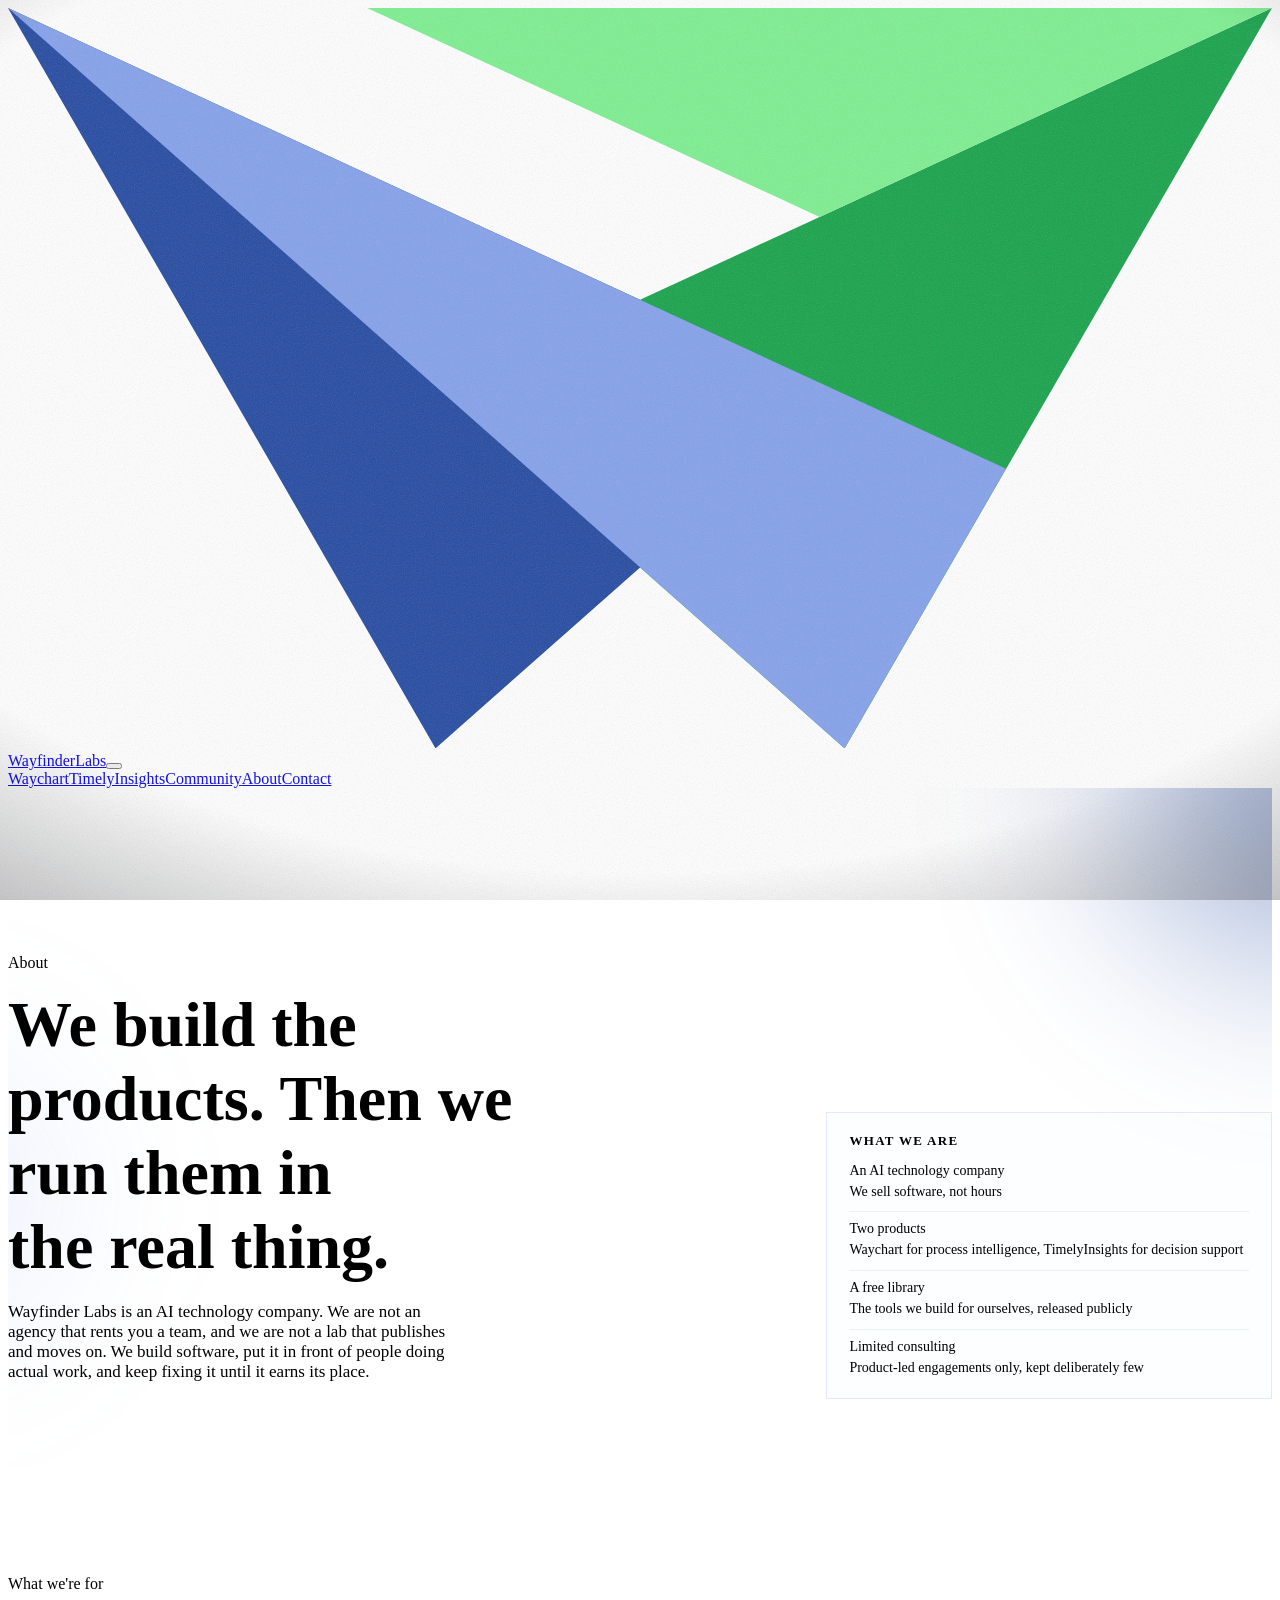
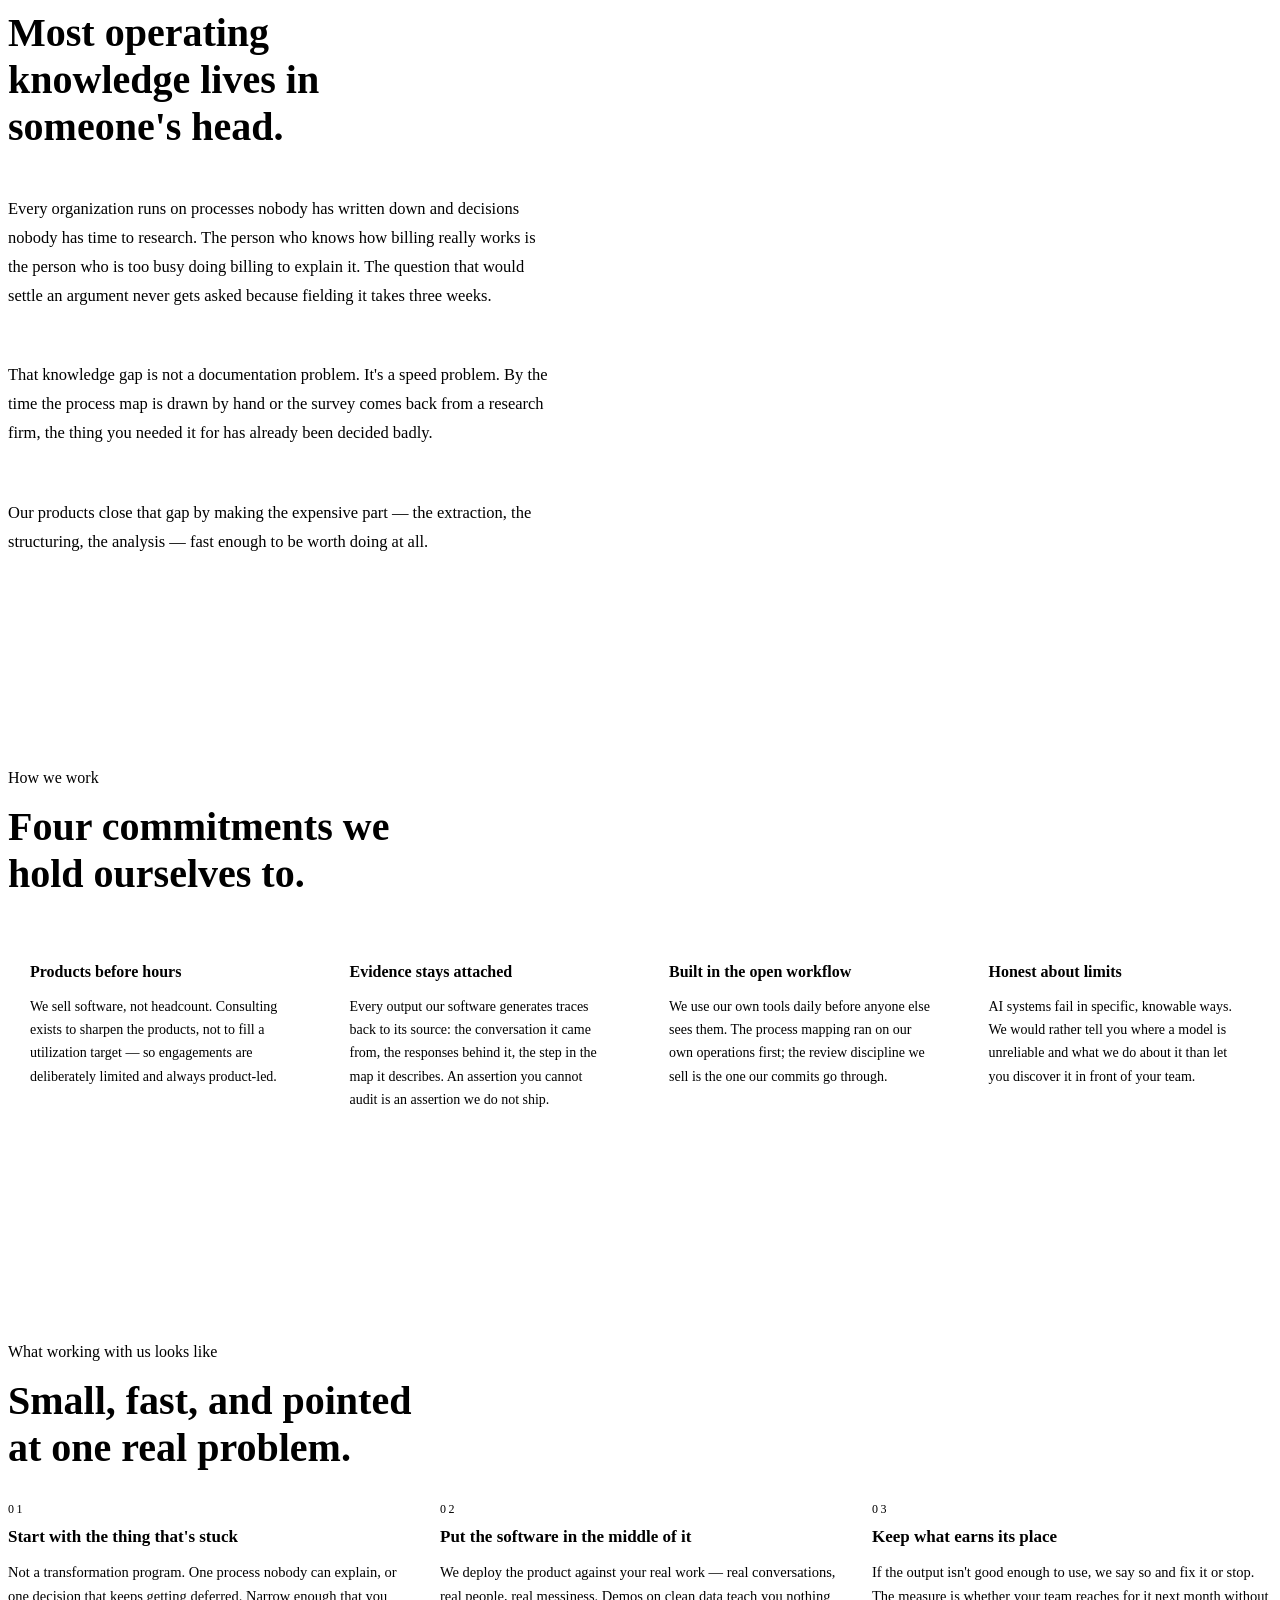
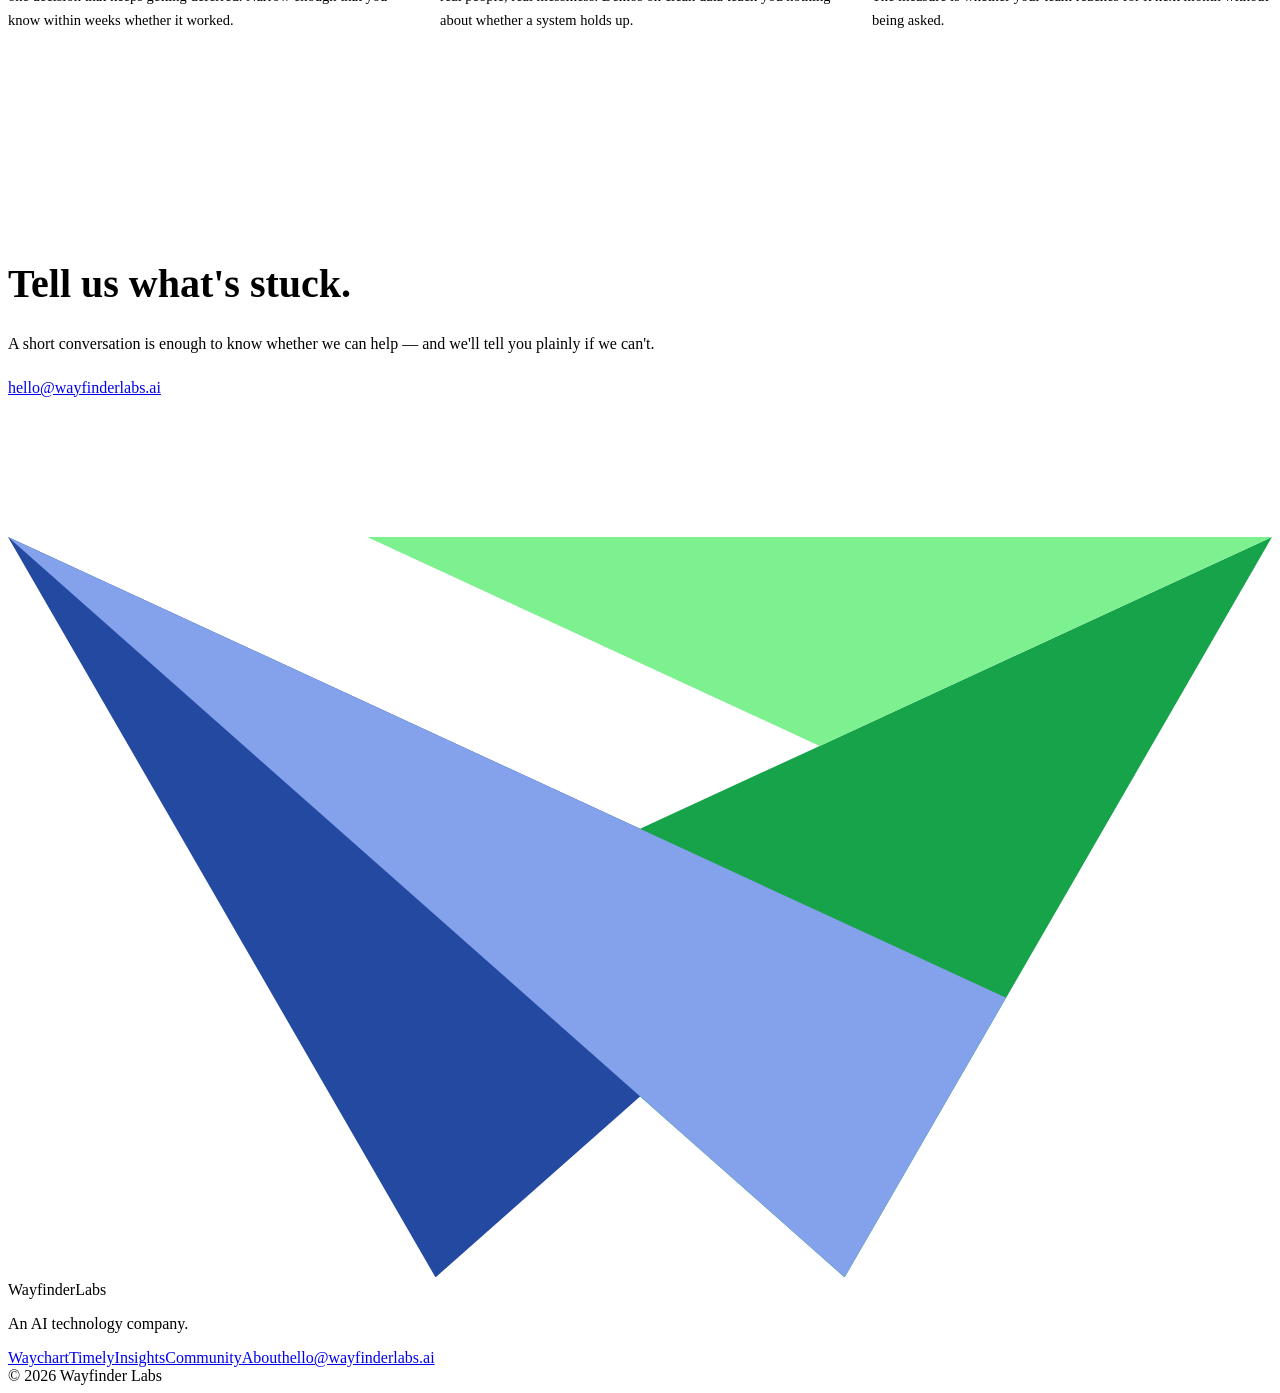
==== commit 45d94935: "Publish wayfinder-site preview: site" ====
--- a/site/about/index.html
+++ b/site/about/index.html
@@ -1,3 +1,3 @@
-<!DOCTYPE html><html lang="en" data-astro-cid-hkbrpulz><head><meta charset="utf-8"><meta name="viewport" content="width=device-width, initial-scale=1"><title>About — how we work | Wayfinder Labs</title><meta name="description" content="Wayfinder Labs is an AI technology company. We build our own products, ship them into real operations, and keep the evidence attached to every claim."><link rel="canonical" href="https://jbruner23-spec.github.io/wayfinderlabs-docs/site/about/"><link rel="icon" href="/wayfinderlabs-docs/site/favicon.svg" type="image/svg+xml"><meta property="og:title" content="About — how we work | Wayfinder Labs"><meta property="og:description" content="Wayfinder Labs is an AI technology company. We build our own products, ship them into real operations, and keep the evidence attached to every claim."><meta property="og:type" content="website"><meta property="og:url" content="https://jbruner23-spec.github.io/wayfinderlabs-docs/site/about/"><meta property="og:image" content="https://jbruner23-spec.github.io/wayfinderlabs-docs/site/media/hero-loop-poster.jpg"><meta property="og:image:width" content="1920"><meta property="og:image:height" content="1080"><meta property="og:site_name" content="Wayfinder Labs"><meta name="twitter:card" content="summary_large_image"><meta name="twitter:title" content="About — how we work | Wayfinder Labs"><meta name="twitter:description" content="Wayfinder Labs is an AI technology company. We build our own products, ship them into real operations, and keep the evidence attached to every claim."><meta name="twitter:image" content="https://jbruner23-spec.github.io/wayfinderlabs-docs/site/media/hero-loop-poster.jpg"><style>.reveal-section[data-astro-cid-ta2fbyqs]{padding:90px 0}h2[data-astro-cid-ta2fbyqs]{max-width:22ch;margin:12px 0 28px;font-size:clamp(26px,3.6vw,40px)}.prose[data-astro-cid-ta2fbyqs]{flex-direction:column;gap:18px;max-width:68ch;display:flex}.prose[data-astro-cid-ta2fbyqs] p[data-astro-cid-ta2fbyqs]{color:var(--site-text-soft);font-size:16.5px;line-height:1.75}.feature-grid[data-astro-cid-ta2fbyqs]{grid-template-columns:repeat(auto-fit,minmax(260px,1fr));gap:14px;display:grid}.feature-grid[data-astro-cid-ta2fbyqs] .glass[data-astro-cid-ta2fbyqs]{padding:22px}.feature-grid[data-astro-cid-ta2fbyqs] .glass[data-astro-cid-ta2fbyqs] h4[data-astro-cid-ta2fbyqs]{margin-bottom:8px;font-size:16px}.feature-grid[data-astro-cid-ta2fbyqs] .glass[data-astro-cid-ta2fbyqs] p[data-astro-cid-ta2fbyqs]{font-size:14px;line-height:1.65}.steps[data-astro-cid-ta2fbyqs]{grid-template-columns:repeat(auto-fit,minmax(240px,1fr));gap:32px;display:grid}.step-n[data-astro-cid-ta2fbyqs]{font-family:var(--font-mono);letter-spacing:.2em;color:var(--periwinkle);font-size:12px}.step[data-astro-cid-ta2fbyqs] h4[data-astro-cid-ta2fbyqs]{font-family:var(--font-head);color:var(--white);margin:10px 0 8px;font-size:17px}.step[data-astro-cid-ta2fbyqs] p[data-astro-cid-ta2fbyqs]{color:var(--site-text-soft);font-size:14.5px;line-height:1.65}.coda-strip[data-astro-cid-ta2fbyqs]{padding:110px 0 140px}.coda-strip[data-astro-cid-ta2fbyqs] .sub[data-astro-cid-ta2fbyqs]{margin-bottom:26px}
-.film-lite[data-astro-cid-uty5mydr],.film-lite[data-astro-cid-uty5mydr]>[data-astro-cid-uty5mydr]{pointer-events:none;position:fixed;inset:0}.film-lite[data-astro-cid-uty5mydr]{z-index:30}.film-grain[data-astro-cid-uty5mydr]{opacity:.35;mix-blend-mode:overlay;background-image:url("data:image/svg+xml,%3Csvg xmlns='http://www.w3.org/2000/svg' width='240' height='240'%3E%3Cfilter id='n'%3E%3CfeTurbulence type='fractalNoise' baseFrequency='0.9' numOctaves='2'/%3E%3CfeColorMatrix type='saturate' values='0'/%3E%3C/filter%3E%3Crect width='240' height='240' filter='url(%23n)' opacity='0.55'/%3E%3C/svg%3E");animation:.8s steps(8,end) infinite grain-jitter}@keyframes grain-jitter{0%{background-position:0 0}50%{background-position:40px -70px}to{background-position:70px 30px}}@media (prefers-reduced-motion:reduce){.film-grain[data-astro-cid-uty5mydr]{animation:none}}.film-vignette[data-astro-cid-uty5mydr]{background:radial-gradient(120% 100% at 50% 42%,#0000 55%,#02040a99 100%)}.page-hero[data-astro-cid-uty5mydr]{padding:150px 0 70px;position:relative;overflow:hidden}.hero-grid[data-astro-cid-uty5mydr]{grid-template-columns:1.25fr .75fr;align-items:end;gap:6%;display:grid}.hero-aside[data-astro-cid-uty5mydr] .at-a-glance{border-radius:var(--radius);-webkit-backdrop-filter:blur(10px);background:#d9e4ff0d;border:1px solid #84a1eb38;padding:20px 22px}.hero-aside[data-astro-cid-uty5mydr] .at-a-glance h4{font-family:var(--font-head);color:var(--white);letter-spacing:.1em;text-transform:uppercase;margin:0 0 14px;font-size:13px}.hero-aside[data-astro-cid-uty5mydr] .at-a-glance ul{margin:0;padding:0;list-style:none}.hero-aside[data-astro-cid-uty5mydr] .at-a-glance li{color:var(--site-text-soft);border-top:1px solid #84a1eb29;padding:9px 0;font-size:14px;line-height:1.55}.hero-aside[data-astro-cid-uty5mydr] .at-a-glance li:first-child{border-top:none;padding-top:0}.hero-aside[data-astro-cid-uty5mydr] .at-a-glance strong{color:var(--ice);font-family:var(--font-head);margin-bottom:2px;font-size:14px;display:block}@media (width<=860px){.hero-grid[data-astro-cid-uty5mydr]{grid-template-columns:1fr;gap:34px}}.aurora[data-astro-cid-uty5mydr]{z-index:0;position:absolute;inset:-10%}.blob[data-astro-cid-uty5mydr]{filter:blur(70px);border-radius:999px;position:absolute}.pb1[data-astro-cid-uty5mydr]{background:radial-gradient(circle,#2349a180,#0000 65%);width:48vw;height:48vw;top:-30%;right:-14%}.pb2[data-astro-cid-uty5mydr]{background:radial-gradient(circle,#84a1eb33,#0000 62%);width:36vw;height:36vw;top:30%;left:-12%}.container[data-astro-cid-uty5mydr]{z-index:2;position:relative}h1[data-astro-cid-uty5mydr]{max-width:17ch;margin:14px 0 18px;font-size:clamp(38px,5.5vw,64px)}.sub[data-astro-cid-uty5mydr]{color:var(--site-text-soft);max-width:54ch;font-size:17px}
-</style><link rel="stylesheet" href="/wayfinderlabs-docs/site/_astro/Base.DHhRwlNW.css"></head><body data-astro-cid-hkbrpulz><header class="site-nav" data-nav data-astro-cid-hkbrpulz><div class="container nav-inner" data-astro-cid-hkbrpulz><a href="/wayfinderlabs-docs/site/" class="wordmark" data-astro-cid-hkbrpulz><svg class="nav-mark" viewBox="0 0 84.47 49.48" fill="none" xmlns="http://www.w3.org/2000/svg" aria-hidden="true"><polygon class="facet f-green" fill="#16A34A" points="71.75,22.05 84.47,0 54.24,13.96 42.24,19.5 42.24,37.39 55.91,49.48"></polygon><polygon class="facet f-blue" fill="#2349A1" points="28.57,49.48 42.24,37.39 42.24,27.8 42.24,19.5 0,0 11.26,19.5 26.75,46.33"></polygon><polygon class="facet f-peri" fill="#84A1EB" points="66.7,30.79 54.86,25.33 0,0 55.91,49.48"></polygon><polygon class="facet f-mint" fill="#7DF090" points="54.24,13.96 84.47,0 24,0"></polygon></svg>Wayfinder<span data-astro-cid-hkbrpulz>Labs</span></a><button class="nav-toggle" aria-expanded="false" aria-controls="nav-menu" aria-label="Open menu" data-astro-cid-hkbrpulz><span data-astro-cid-hkbrpulz></span><span data-astro-cid-hkbrpulz></span><span data-astro-cid-hkbrpulz></span></button><nav id="nav-menu" aria-label="Main" data-astro-cid-hkbrpulz><a href="/wayfinderlabs-docs/site/waychart" data-astro-cid-hkbrpulz>Waychart</a><a href="/wayfinderlabs-docs/site/timely-insights" data-astro-cid-hkbrpulz>TimelyInsights</a><a href="/wayfinderlabs-docs/site/community" data-astro-cid-hkbrpulz>Community</a><a href="/wayfinderlabs-docs/site/about" data-astro-cid-hkbrpulz>About</a><a href="/wayfinderlabs-docs/site/#contact" class="btn btn-ghost nav-cta" data-astro-cid-hkbrpulz>Contact</a></nav></div></header><main data-astro-cid-hkbrpulz><div class="film-lite" aria-hidden="true" data-astro-cid-uty5mydr><div class="film-grain" data-astro-cid-uty5mydr></div><div class="film-vignette" data-astro-cid-uty5mydr></div></div><section class="page-hero" data-astro-cid-uty5mydr><div class="aurora" aria-hidden="true" data-astro-cid-uty5mydr><div class="blob pb1" data-astro-cid-uty5mydr></div><div class="blob pb2" data-astro-cid-uty5mydr></div></div><div class="container hero-grid" data-astro-cid-uty5mydr><div class="hero-copy" data-astro-cid-uty5mydr><p class="eyebrow reveal" data-astro-cid-uty5mydr>About</p><h1 class="reveal" data-astro-cid-uty5mydr>We build the products. Then we run them in the&nbsp;real thing.</h1><p class="sub reveal" data-astro-cid-uty5mydr>Wayfinder Labs is an AI technology company. We are not an agency that rents you a team, and we are not a lab that publishes and moves on. We build software, put it in front of people doing actual work, and keep fixing it until it earns its place.</p></div><aside class="hero-aside reveal" data-astro-cid-uty5mydr><div class="at-a-glance" data-astro-cid-ta2fbyqs><h4 data-astro-cid-ta2fbyqs>What we are</h4><ul data-astro-cid-ta2fbyqs><li data-astro-cid-ta2fbyqs><strong data-astro-cid-ta2fbyqs>An AI technology company</strong>We sell software, not hours</li><li data-astro-cid-ta2fbyqs><strong data-astro-cid-ta2fbyqs>Two products</strong>Waychart for process intelligence, TimelyInsights for decision support</li><li data-astro-cid-ta2fbyqs><strong data-astro-cid-ta2fbyqs>A free library</strong>The tools we build for ourselves, released publicly</li><li data-astro-cid-ta2fbyqs><strong data-astro-cid-ta2fbyqs>Limited consulting</strong>Product-led engagements only, kept deliberately few</li></ul></div></aside></div></section><section class="reveal-section" data-astro-cid-ta2fbyqs><div class="container" data-astro-cid-ta2fbyqs><p class="eyebrow reveal" data-astro-cid-ta2fbyqs>What we're for</p><h2 class="reveal" data-astro-cid-ta2fbyqs>Most operating knowledge lives in someone's head.</h2><div class="prose" data-astro-cid-ta2fbyqs><p class="reveal" data-astro-cid-ta2fbyqs>Every organization runs on processes nobody has written down and decisions nobody has time to research. The person who knows how billing really works is the person who is too busy doing billing to explain it. The question that would settle an argument never gets asked because fielding it takes three weeks.</p><p class="reveal" data-astro-cid-ta2fbyqs>That knowledge gap is not a documentation problem. It's a speed problem. By the time the process map is drawn by hand or the survey comes back from a research firm, the thing you needed it for has already been decided badly.</p><p class="reveal" data-astro-cid-ta2fbyqs>Our products close that gap by making the expensive part — the extraction, the structuring, the analysis — fast enough to be worth doing at all.</p></div></div></section><section class="reveal-section" data-astro-cid-ta2fbyqs><div class="container" data-astro-cid-ta2fbyqs><p class="eyebrow reveal" data-astro-cid-ta2fbyqs>How we work</p><h2 class="reveal" data-astro-cid-ta2fbyqs>Four commitments we hold ourselves to.</h2><div class="feature-grid" data-astro-cid-ta2fbyqs><div class="glass" data-astro-cid-ta2fbyqs><h4 data-astro-cid-ta2fbyqs>Products before hours</h4><p data-astro-cid-ta2fbyqs>We sell software, not headcount. Consulting exists to sharpen the products, not to fill a utilization target — so engagements are deliberately limited and always product-led.</p></div><div class="glass" data-astro-cid-ta2fbyqs><h4 data-astro-cid-ta2fbyqs>Evidence stays attached</h4><p data-astro-cid-ta2fbyqs>Every output our software generates traces back to its source: the conversation it came from, the responses behind it, the step in the map it describes. An assertion you cannot audit is an assertion we do not ship.</p></div><div class="glass" data-astro-cid-ta2fbyqs><h4 data-astro-cid-ta2fbyqs>Built in the open workflow</h4><p data-astro-cid-ta2fbyqs>We use our own tools daily before anyone else sees them. The process mapping ran on our own operations first; the review discipline we sell is the one our commits go through.</p></div><div class="glass" data-astro-cid-ta2fbyqs><h4 data-astro-cid-ta2fbyqs>Honest about limits</h4><p data-astro-cid-ta2fbyqs>AI systems fail in specific, knowable ways. We would rather tell you where a model is unreliable and what we do about it than let you discover it in front of your team.</p></div></div></div></section><section class="reveal-section" data-astro-cid-ta2fbyqs><div class="container" data-astro-cid-ta2fbyqs><p class="eyebrow reveal" data-astro-cid-ta2fbyqs>What working with us looks like</p><h2 class="reveal" data-astro-cid-ta2fbyqs>Small, fast, and pointed at one real problem.</h2><div class="steps" data-astro-cid-ta2fbyqs><div class="step reveal" data-astro-cid-ta2fbyqs><span class="step-n" data-astro-cid-ta2fbyqs>01</span><h4 data-astro-cid-ta2fbyqs>Start with the thing that's stuck</h4><p data-astro-cid-ta2fbyqs>Not a transformation program. One process nobody can explain, or one decision that keeps getting deferred. Narrow enough that you know within weeks whether it worked.</p></div><div class="step reveal" data-astro-cid-ta2fbyqs><span class="step-n" data-astro-cid-ta2fbyqs>02</span><h4 data-astro-cid-ta2fbyqs>Put the software in the middle of it</h4><p data-astro-cid-ta2fbyqs>We deploy the product against your real work — real conversations, real people, real messiness. Demos on clean data teach you nothing about whether a system holds up.</p></div><div class="step reveal" data-astro-cid-ta2fbyqs><span class="step-n" data-astro-cid-ta2fbyqs>03</span><h4 data-astro-cid-ta2fbyqs>Keep what earns its place</h4><p data-astro-cid-ta2fbyqs>If the output isn't good enough to use, we say so and fix it or stop. The measure is whether your team reaches for it next month without being asked.</p></div></div></div></section><section class="reveal-section coda-strip" data-astro-cid-ta2fbyqs><div class="container" data-astro-cid-ta2fbyqs><h2 class="reveal" data-astro-cid-ta2fbyqs>Tell us what's stuck.</h2><p class="sub reveal" data-astro-cid-ta2fbyqs>A short conversation is enough to know whether we can help — and we'll tell you plainly if we can't.</p><a href="mailto:hello@wayfinderlabs.ai?subject=Wayfinder%20Labs" class="btn btn-primary reveal" data-astro-cid-ta2fbyqs>hello@wayfinderlabs.ai</a></div></section></main><footer class="site-footer" data-astro-cid-hkbrpulz><div class="container footer-inner" data-astro-cid-hkbrpulz><div data-astro-cid-hkbrpulz><div class="wordmark" data-astro-cid-hkbrpulz><svg class="nav-mark" viewBox="0 0 84.47 49.48" fill="none" xmlns="http://www.w3.org/2000/svg" aria-hidden="true"><polygon class="facet f-green" fill="#16A34A" points="71.75,22.05 84.47,0 54.24,13.96 42.24,19.5 42.24,37.39 55.91,49.48"></polygon><polygon class="facet f-blue" fill="#2349A1" points="28.57,49.48 42.24,37.39 42.24,27.8 42.24,19.5 0,0 11.26,19.5 26.75,46.33"></polygon><polygon class="facet f-peri" fill="#84A1EB" points="66.7,30.79 54.86,25.33 0,0 55.91,49.48"></polygon><polygon class="facet f-mint" fill="#7DF090" points="54.24,13.96 84.47,0 24,0"></polygon></svg>Wayfinder<span data-astro-cid-hkbrpulz>Labs</span></div><p class="footer-tag" data-astro-cid-hkbrpulz>An AI technology company.</p></div><nav aria-label="Footer" data-astro-cid-hkbrpulz><a href="/wayfinderlabs-docs/site/waychart" data-astro-cid-hkbrpulz>Waychart</a><a href="/wayfinderlabs-docs/site/timely-insights" data-astro-cid-hkbrpulz>TimelyInsights</a><a href="/wayfinderlabs-docs/site/community" data-astro-cid-hkbrpulz>Community</a><a href="/wayfinderlabs-docs/site/about" data-astro-cid-hkbrpulz>About</a><a href="mailto:hello@wayfinderlabs.ai" data-astro-cid-hkbrpulz>hello@wayfinderlabs.ai</a></nav></div><div class="container footer-legal" data-astro-cid-hkbrpulz><span data-astro-cid-hkbrpulz>&copy; 2026 Wayfinder Labs</span></div></footer><script type="module">var e=document.querySelector(`.nav-toggle`),t=document.getElementById(`nav-menu`),n=n=>{e?.setAttribute(`aria-expanded`,String(n)),e?.setAttribute(`aria-label`,n?`Close menu`:`Open menu`),n?t?.setAttribute(`data-open`,``):t?.removeAttribute(`data-open`)};e?.addEventListener(`click`,()=>n(e.getAttribute(`aria-expanded`)!==`true`)),t?.addEventListener(`click`,e=>{e.target.tagName===`A`&&n(!1)}),addEventListener(`keydown`,e=>{e.key===`Escape`&&n(!1)});</script></body></html><script type="module" src="/wayfinderlabs-docs/site/_astro/SubPage.astro_astro_type_script_index_0_lang.XacpQmt-.js"></script>+<!DOCTYPE html><html lang="en" data-astro-cid-hkbrpulz><head><meta charset="utf-8"><meta name="viewport" content="width=device-width, initial-scale=1"><title>About — how we work | Wayfinder Labs</title><meta name="description" content="Wayfinder Labs is an AI technology company. We build our own products, ship them into real operations, and keep the evidence attached to every claim."><meta name="robots" content="noindex, nofollow"><link rel="canonical" href="https://jbruner23-spec.github.io/wayfinderlabs-docs/site/about/"><link rel="icon" href="/wayfinderlabs-docs/site/favicon.svg" type="image/svg+xml"><meta property="og:title" content="About — how we work | Wayfinder Labs"><meta property="og:description" content="Wayfinder Labs is an AI technology company. We build our own products, ship them into real operations, and keep the evidence attached to every claim."><meta property="og:type" content="website"><meta property="og:url" content="https://jbruner23-spec.github.io/wayfinderlabs-docs/site/about/"><meta property="og:image" content="https://jbruner23-spec.github.io/wayfinderlabs-docs/site/media/hero-loop-poster.jpg"><meta property="og:image:width" content="1920"><meta property="og:image:height" content="1080"><meta property="og:site_name" content="Wayfinder Labs"><meta name="twitter:card" content="summary_large_image"><meta name="twitter:title" content="About — how we work | Wayfinder Labs"><meta name="twitter:description" content="Wayfinder Labs is an AI technology company. We build our own products, ship them into real operations, and keep the evidence attached to every claim."><meta name="twitter:image" content="https://jbruner23-spec.github.io/wayfinderlabs-docs/site/media/hero-loop-poster.jpg"><style>.reveal-section[data-astro-cid-ta2fbyqs]{padding:90px 0}h2[data-astro-cid-ta2fbyqs]{max-width:22ch;margin:12px 0 28px;font-size:clamp(26px,3.6vw,40px)}.prose[data-astro-cid-ta2fbyqs]{flex-direction:column;gap:18px;max-width:68ch;display:flex}.prose[data-astro-cid-ta2fbyqs] p[data-astro-cid-ta2fbyqs]{color:var(--site-text-soft);font-size:16.5px;line-height:1.75}.feature-grid[data-astro-cid-ta2fbyqs]{grid-template-columns:repeat(auto-fit,minmax(260px,1fr));gap:14px;display:grid}.feature-grid[data-astro-cid-ta2fbyqs] .glass[data-astro-cid-ta2fbyqs]{padding:22px}.feature-grid[data-astro-cid-ta2fbyqs] .glass[data-astro-cid-ta2fbyqs] h3[data-astro-cid-ta2fbyqs]{margin-bottom:8px;font-size:16px}.feature-grid[data-astro-cid-ta2fbyqs] .glass[data-astro-cid-ta2fbyqs] p[data-astro-cid-ta2fbyqs]{font-size:14px;line-height:1.65}.steps[data-astro-cid-ta2fbyqs]{grid-template-columns:repeat(auto-fit,minmax(240px,1fr));gap:32px;display:grid}.step-n[data-astro-cid-ta2fbyqs]{font-family:var(--font-mono);letter-spacing:.2em;color:var(--periwinkle);font-size:12px}.step[data-astro-cid-ta2fbyqs] h3[data-astro-cid-ta2fbyqs]{font-family:var(--font-head);color:var(--white);margin:10px 0 8px;font-size:17px}.step[data-astro-cid-ta2fbyqs] p[data-astro-cid-ta2fbyqs]{color:var(--site-text-soft);font-size:14.5px;line-height:1.65}.coda-strip[data-astro-cid-ta2fbyqs]{padding:110px 0 140px}.coda-strip[data-astro-cid-ta2fbyqs] .sub[data-astro-cid-ta2fbyqs]{margin-bottom:26px}
+.film-lite[data-astro-cid-uty5mydr],.film-lite[data-astro-cid-uty5mydr]>[data-astro-cid-uty5mydr]{pointer-events:none;position:fixed;inset:0}.film-lite[data-astro-cid-uty5mydr]{z-index:30}.film-grain[data-astro-cid-uty5mydr]{opacity:.35;mix-blend-mode:overlay;background-image:url("data:image/svg+xml,%3Csvg xmlns='http://www.w3.org/2000/svg' width='240' height='240'%3E%3Cfilter id='n'%3E%3CfeTurbulence type='fractalNoise' baseFrequency='0.9' numOctaves='2'/%3E%3CfeColorMatrix type='saturate' values='0'/%3E%3C/filter%3E%3Crect width='240' height='240' filter='url(%23n)' opacity='0.55'/%3E%3C/svg%3E");animation:.8s steps(8,end) infinite grain-jitter}@keyframes grain-jitter{0%{background-position:0 0}50%{background-position:40px -70px}to{background-position:70px 30px}}@media (prefers-reduced-motion:reduce){.film-grain[data-astro-cid-uty5mydr]{animation:none}}.film-vignette[data-astro-cid-uty5mydr]{background:radial-gradient(120% 100% at 50% 42%,#0000 55%,#02040a99 100%)}.page-hero[data-astro-cid-uty5mydr]{padding:150px 0 70px;position:relative;overflow:hidden}.hero-grid[data-astro-cid-uty5mydr]{grid-template-columns:1.25fr .75fr;align-items:end;gap:6%;display:grid}.hero-aside[data-astro-cid-uty5mydr] .at-a-glance{border-radius:var(--radius);-webkit-backdrop-filter:blur(10px);background:#d9e4ff0d;border:1px solid #84a1eb38;padding:20px 22px}.hero-aside[data-astro-cid-uty5mydr] .at-a-glance h2{font-family:var(--font-head);color:var(--white);letter-spacing:.1em;text-transform:uppercase;margin:0 0 14px;font-size:13px}.hero-aside[data-astro-cid-uty5mydr] .at-a-glance dl{margin:0}.hero-aside[data-astro-cid-uty5mydr] .at-a-glance dt{color:var(--ice);font-family:var(--font-head);border-top:1px solid #84a1eb29;padding-top:9px;font-size:14px}.hero-aside[data-astro-cid-uty5mydr] .at-a-glance dt:first-of-type{border-top:none;padding-top:0}.hero-aside[data-astro-cid-uty5mydr] .at-a-glance dd{color:var(--site-text-soft);margin:2px 0 9px;font-size:14px;line-height:1.55}.hero-aside[data-astro-cid-uty5mydr] .at-a-glance dd:last-child{margin-bottom:0}@media (width<=860px){.hero-grid[data-astro-cid-uty5mydr]{grid-template-columns:1fr;gap:34px}}.aurora[data-astro-cid-uty5mydr]{z-index:0;position:absolute;inset:-10%}.blob[data-astro-cid-uty5mydr]{filter:blur(70px);border-radius:999px;position:absolute}.pb1[data-astro-cid-uty5mydr]{background:radial-gradient(circle,#2349a180,#0000 65%);width:48vw;height:48vw;top:-30%;right:-14%}.pb2[data-astro-cid-uty5mydr]{background:radial-gradient(circle,#84a1eb33,#0000 62%);width:36vw;height:36vw;top:30%;left:-12%}.container[data-astro-cid-uty5mydr]{z-index:2;position:relative}h1[data-astro-cid-uty5mydr]{max-width:17ch;margin:14px 0 18px;font-size:clamp(38px,5.5vw,64px)}.sub[data-astro-cid-uty5mydr]{color:var(--site-text-soft);max-width:54ch;font-size:17px}
+</style><link rel="stylesheet" href="/wayfinderlabs-docs/site/_astro/Base.CagfNLW8.css"></head><body data-astro-cid-hkbrpulz><header class="site-nav" data-nav data-astro-cid-hkbrpulz><div class="container nav-inner" data-astro-cid-hkbrpulz><a href="/wayfinderlabs-docs/site/" class="wordmark" data-astro-cid-hkbrpulz><svg class="nav-mark" viewBox="0 0 84.47 49.48" fill="none" xmlns="http://www.w3.org/2000/svg" aria-hidden="true"><polygon class="facet f-green" fill="#16A34A" points="71.75,22.05 84.47,0 54.24,13.96 42.24,19.5 42.24,37.39 55.91,49.48"></polygon><polygon class="facet f-blue" fill="#2349A1" points="28.57,49.48 42.24,37.39 42.24,27.8 42.24,19.5 0,0 11.26,19.5 26.75,46.33"></polygon><polygon class="facet f-peri" fill="#84A1EB" points="66.7,30.79 54.86,25.33 0,0 55.91,49.48"></polygon><polygon class="facet f-mint" fill="#7DF090" points="54.24,13.96 84.47,0 24,0"></polygon></svg>Wayfinder<span data-astro-cid-hkbrpulz>Labs</span></a><button class="nav-toggle" aria-expanded="false" aria-controls="nav-menu" aria-label="Open menu" data-astro-cid-hkbrpulz><span data-astro-cid-hkbrpulz></span><span data-astro-cid-hkbrpulz></span><span data-astro-cid-hkbrpulz></span></button><nav id="nav-menu" aria-label="Main" data-astro-cid-hkbrpulz><a href="/wayfinderlabs-docs/site/waychart" data-astro-cid-hkbrpulz>Waychart</a><a href="/wayfinderlabs-docs/site/timely-insights" data-astro-cid-hkbrpulz>TimelyInsights</a><a href="/wayfinderlabs-docs/site/community" data-astro-cid-hkbrpulz>Community</a><a href="/wayfinderlabs-docs/site/about" data-astro-cid-hkbrpulz>About</a><a href="/wayfinderlabs-docs/site/#contact" class="btn btn-ghost nav-cta" data-astro-cid-hkbrpulz>Contact</a></nav></div></header><main data-astro-cid-hkbrpulz><div class="film-lite" aria-hidden="true" data-astro-cid-uty5mydr><div class="film-grain" data-astro-cid-uty5mydr></div><div class="film-vignette" data-astro-cid-uty5mydr></div></div><section class="page-hero" data-astro-cid-uty5mydr><div class="aurora" aria-hidden="true" data-astro-cid-uty5mydr><div class="blob pb1" data-astro-cid-uty5mydr></div><div class="blob pb2" data-astro-cid-uty5mydr></div></div><div class="container hero-grid" data-astro-cid-uty5mydr><div class="hero-copy" data-astro-cid-uty5mydr><p class="eyebrow reveal" data-astro-cid-uty5mydr>About</p><h1 class="reveal" data-astro-cid-uty5mydr>We build the products. Then we run them in the&nbsp;real thing.</h1><p class="sub reveal" data-astro-cid-uty5mydr>Wayfinder Labs is an AI technology company. We are not an agency that rents you a team, and we are not a lab that publishes and moves on. We build software, put it in front of people doing actual work, and keep fixing it until it earns its place.</p></div><aside class="hero-aside reveal" data-astro-cid-uty5mydr><div class="at-a-glance" data-astro-cid-ta2fbyqs><h2 data-astro-cid-ta2fbyqs>What we are</h2><dl data-astro-cid-ta2fbyqs><dt data-astro-cid-ta2fbyqs>An AI technology company</dt><dd data-astro-cid-ta2fbyqs>We sell software, not hours</dd><dt data-astro-cid-ta2fbyqs>Two products</dt><dd data-astro-cid-ta2fbyqs>Waychart for process intelligence, TimelyInsights for decision support</dd><dt data-astro-cid-ta2fbyqs>A free library</dt><dd data-astro-cid-ta2fbyqs>The tools we build for ourselves, released publicly</dd><dt data-astro-cid-ta2fbyqs>Limited consulting</dt><dd data-astro-cid-ta2fbyqs>Product-led engagements only, kept deliberately few</dd></dl></div></aside></div></section><section class="reveal-section" data-astro-cid-ta2fbyqs><div class="container" data-astro-cid-ta2fbyqs><p class="eyebrow reveal" data-astro-cid-ta2fbyqs>What we're for</p><h2 class="reveal" data-astro-cid-ta2fbyqs>Most operating knowledge lives in someone's head.</h2><div class="prose" data-astro-cid-ta2fbyqs><p class="reveal" data-astro-cid-ta2fbyqs>Every organization runs on processes nobody has written down and decisions nobody has time to research. The person who knows how billing really works is the person who is too busy doing billing to explain it. The question that would settle an argument never gets asked because fielding it takes three weeks.</p><p class="reveal" data-astro-cid-ta2fbyqs>That knowledge gap is not a documentation problem. It's a speed problem. By the time the process map is drawn by hand or the survey comes back from a research firm, the thing you needed it for has already been decided badly.</p><p class="reveal" data-astro-cid-ta2fbyqs>Our products close that gap by making the expensive part — the extraction, the structuring, the analysis — fast enough to be worth doing at all.</p></div></div></section><section class="reveal-section" data-astro-cid-ta2fbyqs><div class="container" data-astro-cid-ta2fbyqs><p class="eyebrow reveal" data-astro-cid-ta2fbyqs>How we work</p><h2 class="reveal" data-astro-cid-ta2fbyqs>Four commitments we hold ourselves to.</h2><div class="feature-grid" data-astro-cid-ta2fbyqs><div class="glass" data-astro-cid-ta2fbyqs><h3 data-astro-cid-ta2fbyqs>Products before hours</h3><p data-astro-cid-ta2fbyqs>We sell software, not headcount. Consulting exists to sharpen the products, not to fill a utilization target — so engagements are deliberately limited and always product-led.</p></div><div class="glass" data-astro-cid-ta2fbyqs><h3 data-astro-cid-ta2fbyqs>Evidence stays attached</h3><p data-astro-cid-ta2fbyqs>Every output our software generates traces back to its source: the conversation it came from, the responses behind it, the step in the map it describes. An assertion you cannot audit is an assertion we do not ship.</p></div><div class="glass" data-astro-cid-ta2fbyqs><h3 data-astro-cid-ta2fbyqs>Built in the open workflow</h3><p data-astro-cid-ta2fbyqs>We use our own tools daily before anyone else sees them. The process mapping ran on our own operations first; the review discipline we sell is the one our commits go through.</p></div><div class="glass" data-astro-cid-ta2fbyqs><h3 data-astro-cid-ta2fbyqs>Honest about limits</h3><p data-astro-cid-ta2fbyqs>AI systems fail in specific, knowable ways. We would rather tell you where a model is unreliable and what we do about it than let you discover it in front of your team.</p></div></div></div></section><section class="reveal-section" data-astro-cid-ta2fbyqs><div class="container" data-astro-cid-ta2fbyqs><p class="eyebrow reveal" data-astro-cid-ta2fbyqs>What working with us looks like</p><h2 class="reveal" data-astro-cid-ta2fbyqs>Small, fast, and pointed at one real problem.</h2><div class="steps" data-astro-cid-ta2fbyqs><div class="step reveal" data-astro-cid-ta2fbyqs><span class="step-n" data-astro-cid-ta2fbyqs>01</span><h3 data-astro-cid-ta2fbyqs>Start with the thing that's stuck</h3><p data-astro-cid-ta2fbyqs>Not a transformation program. One process nobody can explain, or one decision that keeps getting deferred. Narrow enough that you know within weeks whether it worked.</p></div><div class="step reveal" data-astro-cid-ta2fbyqs><span class="step-n" data-astro-cid-ta2fbyqs>02</span><h3 data-astro-cid-ta2fbyqs>Put the software in the middle of it</h3><p data-astro-cid-ta2fbyqs>We deploy the product against your real work — real conversations, real people, real messiness. Demos on clean data teach you nothing about whether a system holds up.</p></div><div class="step reveal" data-astro-cid-ta2fbyqs><span class="step-n" data-astro-cid-ta2fbyqs>03</span><h3 data-astro-cid-ta2fbyqs>Keep what earns its place</h3><p data-astro-cid-ta2fbyqs>If the output isn't good enough to use, we say so and fix it or stop. The measure is whether your team reaches for it next month without being asked.</p></div></div></div></section><section class="reveal-section coda-strip" data-astro-cid-ta2fbyqs><div class="container" data-astro-cid-ta2fbyqs><h2 class="reveal" data-astro-cid-ta2fbyqs>Tell us what's stuck.</h2><p class="sub reveal" data-astro-cid-ta2fbyqs>A short conversation is enough to know whether we can help — and we'll tell you plainly if we can't.</p><a href="mailto:hello@wayfinderlabs.ai?subject=Wayfinder%20Labs" class="btn btn-primary reveal" data-astro-cid-ta2fbyqs>hello@wayfinderlabs.ai</a></div></section></main><footer class="site-footer" data-astro-cid-hkbrpulz><div class="container footer-inner" data-astro-cid-hkbrpulz><div data-astro-cid-hkbrpulz><div class="wordmark" data-astro-cid-hkbrpulz><svg class="nav-mark" viewBox="0 0 84.47 49.48" fill="none" xmlns="http://www.w3.org/2000/svg" aria-hidden="true"><polygon class="facet f-green" fill="#16A34A" points="71.75,22.05 84.47,0 54.24,13.96 42.24,19.5 42.24,37.39 55.91,49.48"></polygon><polygon class="facet f-blue" fill="#2349A1" points="28.57,49.48 42.24,37.39 42.24,27.8 42.24,19.5 0,0 11.26,19.5 26.75,46.33"></polygon><polygon class="facet f-peri" fill="#84A1EB" points="66.7,30.79 54.86,25.33 0,0 55.91,49.48"></polygon><polygon class="facet f-mint" fill="#7DF090" points="54.24,13.96 84.47,0 24,0"></polygon></svg>Wayfinder<span data-astro-cid-hkbrpulz>Labs</span></div><p class="footer-tag" data-astro-cid-hkbrpulz>An AI technology company.</p></div><nav aria-label="Footer" data-astro-cid-hkbrpulz><a href="/wayfinderlabs-docs/site/waychart" data-astro-cid-hkbrpulz>Waychart</a><a href="/wayfinderlabs-docs/site/timely-insights" data-astro-cid-hkbrpulz>TimelyInsights</a><a href="/wayfinderlabs-docs/site/community" data-astro-cid-hkbrpulz>Community</a><a href="/wayfinderlabs-docs/site/about" data-astro-cid-hkbrpulz>About</a><a href="mailto:hello@wayfinderlabs.ai" data-astro-cid-hkbrpulz>hello@wayfinderlabs.ai</a></nav></div><div class="container footer-legal" data-astro-cid-hkbrpulz><span data-astro-cid-hkbrpulz>&copy; 2026 Wayfinder Labs</span></div></footer><script type="module">var e=document.querySelector(`.nav-toggle`),t=document.getElementById(`nav-menu`),n=n=>{e?.setAttribute(`aria-expanded`,String(n)),e?.setAttribute(`aria-label`,n?`Close menu`:`Open menu`),n?t?.setAttribute(`data-open`,``):t?.removeAttribute(`data-open`)};e?.addEventListener(`click`,()=>n(e.getAttribute(`aria-expanded`)!==`true`)),t?.addEventListener(`click`,e=>{e.target.tagName===`A`&&n(!1)}),addEventListener(`keydown`,e=>{e.key===`Escape`&&n(!1)});</script></body></html><script type="module" src="/wayfinderlabs-docs/site/_astro/SubPage.astro_astro_type_script_index_0_lang.XacpQmt-.js"></script>
